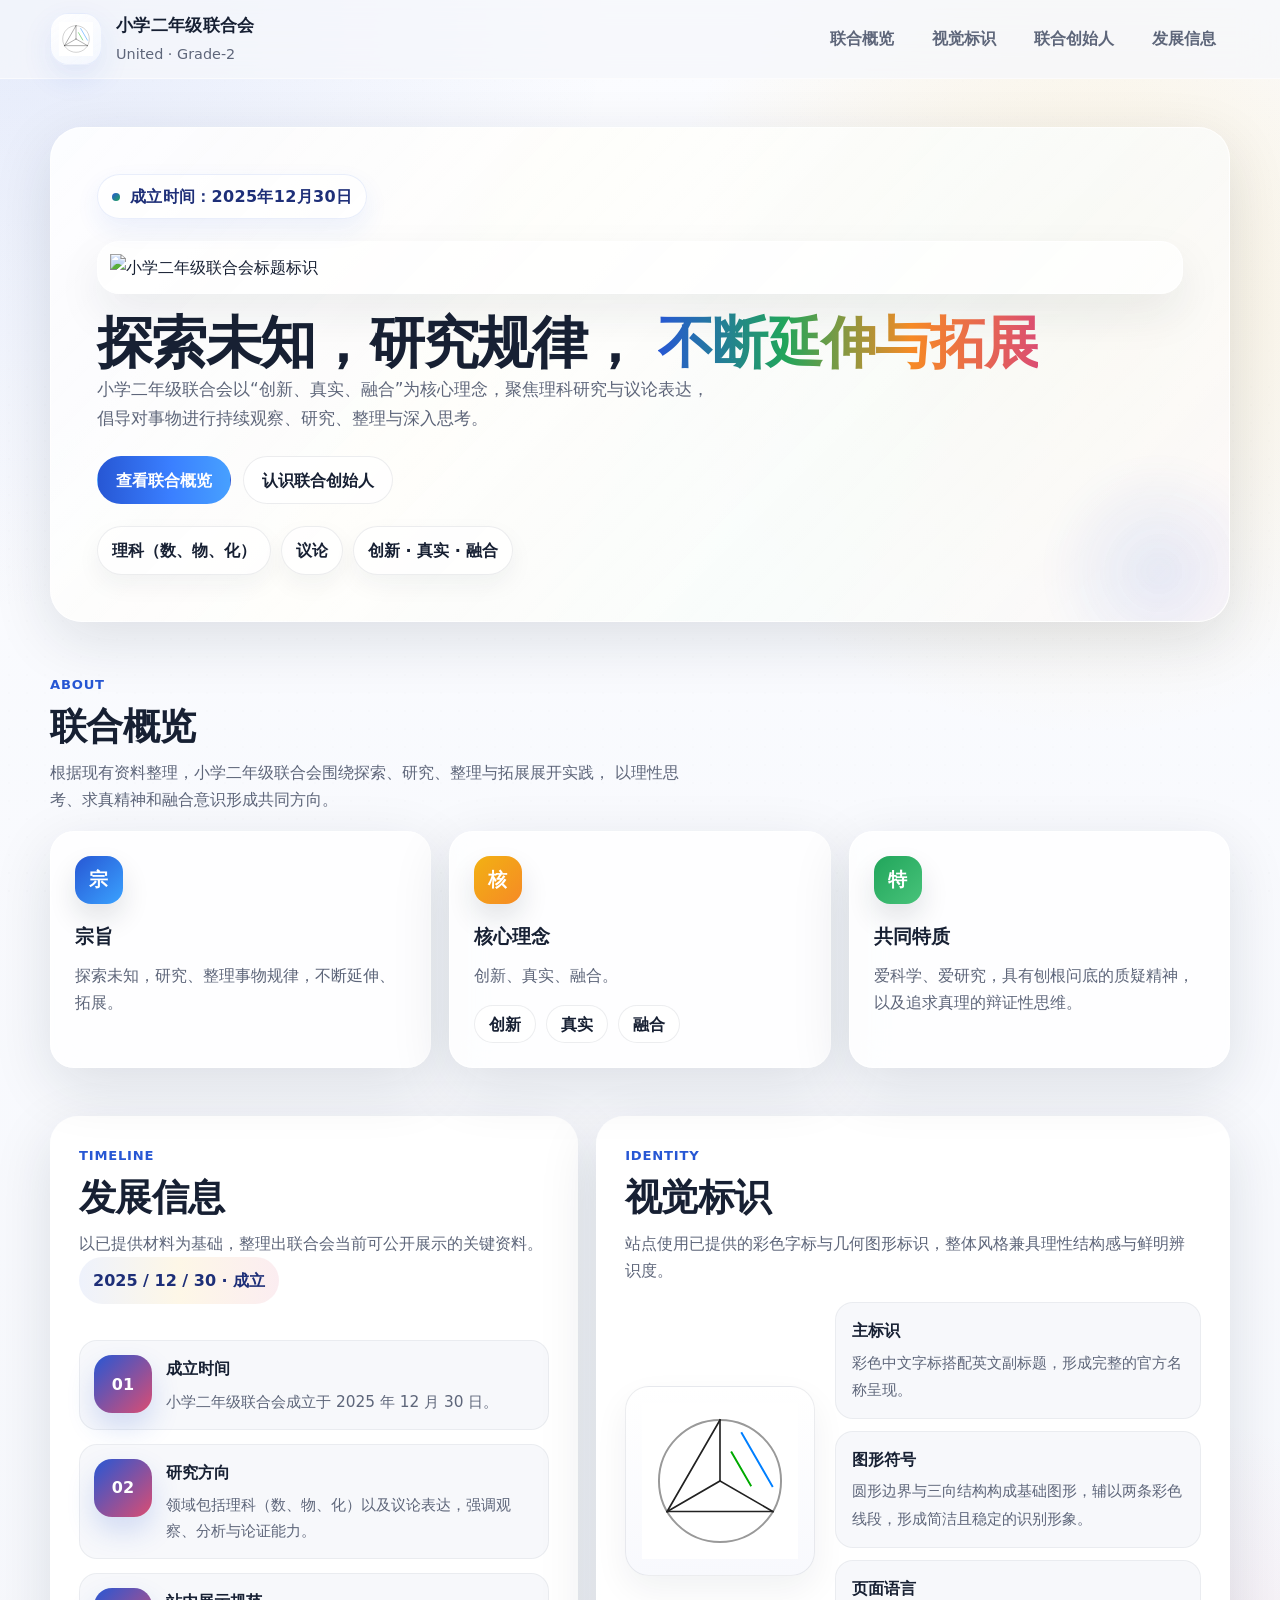
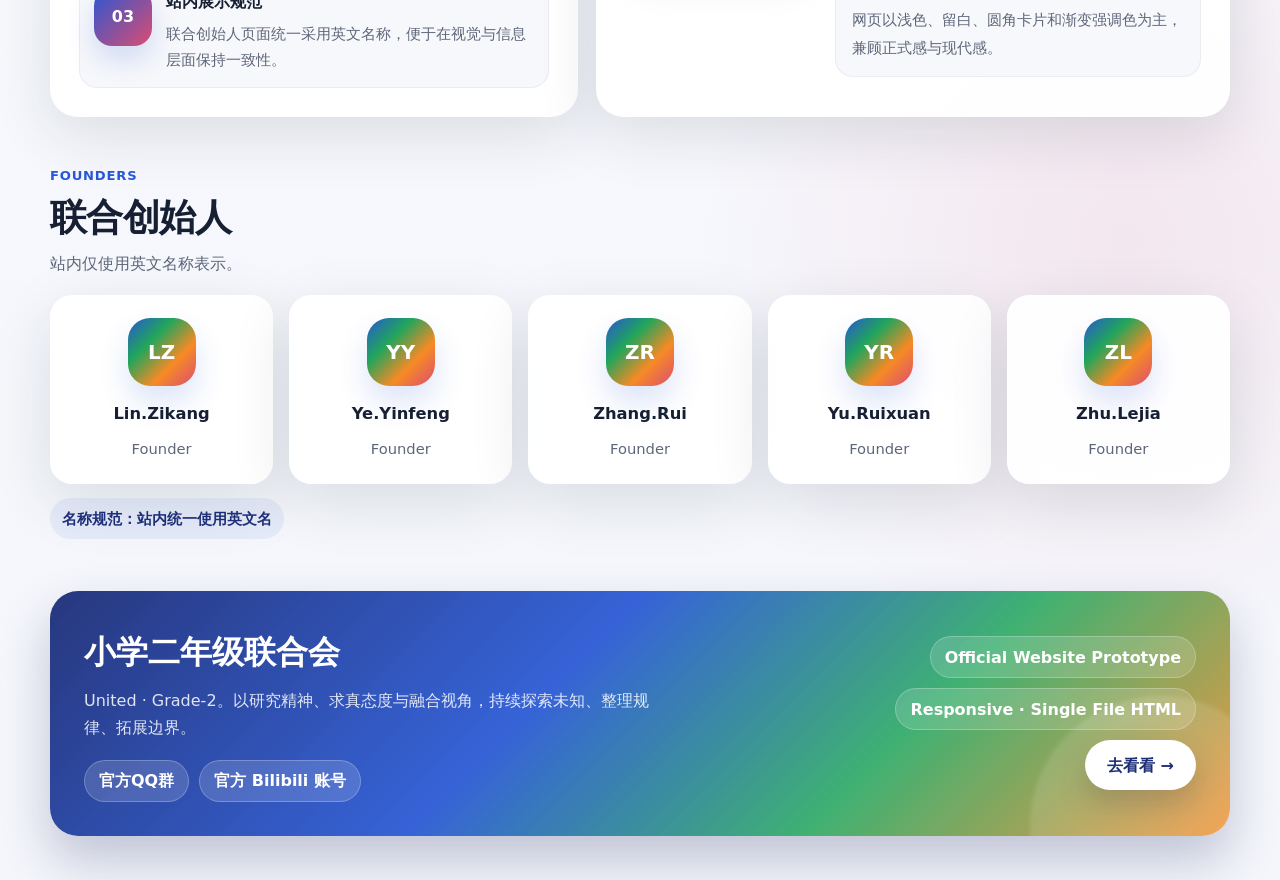
==== index.html @ e5443dc2 "Add files via upload" ====
﻿<!DOCTYPE html>
<html lang="zh-CN">
<head>
  <meta charset="UTF-8" />
  <meta http-equiv="Content-Type" content="text/html; charset=UTF-8" />
  <meta name="viewport" content="width=device-width, initial-scale=1.0" />
  <title>小学二年级联合会 | United · Grade-2</title>
  <meta name="description" content="小学二年级联合会官网，展示宗旨、核心理念、共同特质、联合创始人与视觉标识。" />
  <link
    rel="icon"
    href="logo.svg"
    type="image/svg+xml"
  />
  <link rel="shortcut icon" href="logo.svg" type="image/svg+xml" />
  <style>
    :root {
      --bg: #f6f7fb;
      --panel: rgba(255,255,255,.78);
      --panel-strong: rgba(255,255,255,.94);
      --text: #172033;
      --muted: #5e667a;
      --shadow: 0 18px 60px rgba(20, 32, 51, .12);
      --radius: 24px;
      --max: 1180px;
      --blue: #2757d4;
      --navy: #1e2f78;
      --green: #21a55b;
      --orange: #f68a25;
      --pink: #db4d72;
      --gold: #f2b113;
    }

    * { box-sizing: border-box; }
    html { scroll-behavior: smooth; }

    body {
      margin: 0;
      color: var(--text);
      font: 16px/1.7 "PingFang SC", "Microsoft YaHei", "Noto Sans SC", system-ui, -apple-system, BlinkMacSystemFont, "Segoe UI", sans-serif;
      background:
        radial-gradient(circle at top left, rgba(39, 87, 212, .10), transparent 22%),
        radial-gradient(circle at 85% 12%, rgba(242, 177, 19, .14), transparent 18%),
        radial-gradient(circle at 88% 74%, rgba(219, 77, 114, .10), transparent 20%),
        linear-gradient(180deg, #fbfcff 0%, #f4f6fb 100%);
      min-height: 100vh;
      overflow-x: hidden;
    }

    body::before {
      content: "";
      position: fixed;
      inset: 0;
      pointer-events: none;
      background-image: radial-gradient(rgba(23, 32, 51, .045) 1px, transparent 1px);
      background-size: 18px 18px;
      mask-image: linear-gradient(180deg, rgba(0,0,0,.2), rgba(0,0,0,.7));
      opacity: .4;
    }

    a { color: inherit; text-decoration: none; }
    img { display: block; max-width: 100%; }
    svg { display: block; width: 100%; height: auto; }

    .container {
      width: min(calc(100% - 32px), var(--max));
      margin: 0 auto;
    }

    .site-header {
      position: sticky;
      top: 0;
      z-index: 30;
      backdrop-filter: blur(18px);
      background: rgba(246,247,251,.72);
      border-bottom: 1px solid rgba(255,255,255,.55);
    }

    .nav {
      display: flex;
      align-items: center;
      justify-content: space-between;
      gap: 20px;
      min-height: 78px;
      position: relative;
    }

    .brand {
      display: inline-flex;
      align-items: center;
      gap: 14px;
      min-width: 0;
    }

    .brand-mark {
      width: 52px;
      height: 52px;
      flex: none;
      border-radius: 18px;
      display: grid;
      place-items: center;
      background: linear-gradient(145deg, rgba(255,255,255,.95), rgba(244,247,255,.78));
      box-shadow: 0 12px 30px rgba(39, 87, 212, .10);
      border: 1px solid rgba(39, 87, 212, .08);
      padding: 8px;
      overflow: hidden;
    }

    .brand-text { min-width: 0; }

    .brand-title {
      font-weight: 800;
      font-size: 1.05rem;
      letter-spacing: .02em;
      white-space: nowrap;
      overflow: hidden;
      text-overflow: ellipsis;
      display: block;
    }

    .brand-subtitle {
      color: var(--muted);
      font-size: .9rem;
      margin-top: 2px;
      white-space: nowrap;
      overflow: hidden;
      text-overflow: ellipsis;
      display: block;
    }

    .nav-links {
      display: flex;
      align-items: center;
      gap: 10px;
      flex-wrap: wrap;
      justify-content: flex-end;
    }

    .nav-links a {
      color: var(--muted);
      font-weight: 600;
      padding: 10px 14px;
      border-radius: 999px;
      transition: .22s ease;
    }

    .nav-links a:hover {
      color: var(--text);
      background: rgba(255,255,255,.9);
      box-shadow: 0 8px 20px rgba(20,32,51,.07);
    }

    .menu-button {
      display: none;
      border: 0;
      background: var(--panel-strong);
      box-shadow: var(--shadow);
      width: 46px;
      height: 46px;
      border-radius: 14px;
      cursor: pointer;
      color: var(--text);
      font-size: 1.1rem;
    }

    .hero { padding: 48px 0 28px; }

    .hero-card {
      position: relative;
      overflow: hidden;
      border-radius: 32px;
      background:
        linear-gradient(135deg, rgba(255,255,255,.92), rgba(255,255,255,.72)),
        linear-gradient(120deg, rgba(39,87,212,.10), rgba(242,177,19,.10) 35%, rgba(33,165,91,.10) 68%, rgba(219,77,114,.10));
      border: 1px solid rgba(255,255,255,.8);
      box-shadow: var(--shadow);
      padding: clamp(24px, 4vw, 46px);
    }

    .hero-card::after {
      content: "";
      position: absolute;
      inset: auto -60px -80px auto;
      width: 260px;
      height: 260px;
      background: radial-gradient(circle, rgba(39,87,212,.10), transparent 62%);
      filter: blur(8px);
      pointer-events: none;
    }

    .hero-layout {
      display: grid;
      grid-template-columns: 1fr;
      gap: clamp(24px, 3vw, 38px);
      align-items: center;
    }

    .eyebrow {
      display: inline-flex;
      align-items: center;
      gap: 10px;
      padding: 8px 14px;
      border-radius: 999px;
      background: rgba(255,255,255,.7);
      border: 1px solid rgba(39,87,212,.10);
      color: var(--navy);
      font-weight: 700;
      letter-spacing: .02em;
      box-shadow: 0 10px 25px rgba(39,87,212,.08);
    }

    .eyebrow .dot {
      width: 8px;
      height: 8px;
      border-radius: 50%;
      background: linear-gradient(135deg, var(--blue), var(--green));
    }

    .hero-wordmark {
      margin: 22px 0 18px;
      border-radius: 22px;
      padding: 12px;
      background: rgba(255,255,255,.72);
      border: 1px solid rgba(255,255,255,.9);
      box-shadow: 0 20px 45px rgba(20,32,51,.08);
    }

    .hero-title {
      margin: 0;
      font-size: clamp(2rem, 4.6vw, 3.5rem);
      line-height: 1.12;
      letter-spacing: -.03em;
    }

    .hero-title .accent {
      background: linear-gradient(90deg, var(--blue), var(--green), var(--orange), var(--pink));
      -webkit-background-clip: text;
      background-clip: text;
      color: transparent;
    }

    .hero-desc {
      font-size: 1.05rem;
      color: var(--muted);
      max-width: 58ch;
      margin: 0 0 24px;
    }

    .hero-actions {
      display: flex;
      flex-wrap: wrap;
      gap: 12px;
      margin-bottom: 22px;
    }

    .btn {
      display: inline-flex;
      align-items: center;
      justify-content: center;
      gap: 10px;
      min-height: 48px;
      padding: 0 18px;
      border-radius: 999px;
      font-weight: 700;
      transition: transform .18s ease, box-shadow .22s ease, background .22s ease;
      border: 1px solid transparent;
    }

    .btn:hover {
      transform: translateY(-1px);
      box-shadow: 0 12px 26px rgba(20,32,51,.12);
    }

    .btn-primary {
      color: white;
      background: linear-gradient(90deg, var(--blue), #3a7fff 55%, #47a0ff);
    }

    .btn-secondary {
      color: var(--text);
      background: rgba(255,255,255,.82);
      border-color: rgba(20,32,51,.08);
    }

    .hero-tags {
      display: flex;
      flex-wrap: wrap;
      gap: 10px;
    }

    .tag {
      display: inline-flex;
      align-items: center;
      gap: 8px;
      padding: 10px 14px;
      border-radius: 999px;
      background: rgba(255,255,255,.76);
      border: 1px solid rgba(20,32,51,.08);
      color: var(--text);
      font-weight: 600;
      box-shadow: 0 10px 24px rgba(20,32,51,.05);
    }

    .hero-side { position: relative; }

    .showcase {
      position: relative;
      border-radius: 28px;
      background: linear-gradient(180deg, rgba(255,255,255,.95), rgba(255,255,255,.78));
      border: 1px solid rgba(255,255,255,.9);
      padding: clamp(18px, 3vw, 28px);
      box-shadow: 0 24px 50px rgba(20,32,51,.10);
      overflow: hidden;
    }

    .showcase::before {
      content: "";
      position: absolute;
      inset: -30% auto auto -8%;
      width: 220px;
      height: 220px;
      background: radial-gradient(circle, rgba(242,177,19,.16), transparent 70%);
      pointer-events: none;
    }

    .showcase-grid {
      position: relative;
      display: grid;
      grid-template-columns: minmax(110px, 168px) 1fr;
      gap: 20px;
      align-items: center;
    }

    .icon-panel {
      aspect-ratio: 1;
      background: linear-gradient(180deg, #ffffff, #f8f9fd);
      border-radius: 24px;
      border: 1px solid rgba(20,32,51,.08);
      box-shadow: inset 0 1px 0 rgba(255,255,255,.8), 0 16px 40px rgba(20,32,51,.06);
      display: grid;
      place-items: center;
      padding: 14px;
      overflow: hidden;
    }

    .showcase-copy {
      display: grid;
      gap: 14px;
    }

    .showcase-title {
      margin: 0;
      font-size: clamp(1.2rem, 3vw, 1.7rem);
      line-height: 1.25;
    }

    .mini-card {
      background: rgba(246,247,251,.8);
      border-radius: 18px;
      border: 1px solid rgba(20,32,51,.06);
      padding: 14px 16px;
    }

    .mini-card strong {
      display: block;
      margin-bottom: 6px;
      font-size: .96rem;
    }

    .mini-card p {
      margin: 0;
      color: var(--muted);
      font-size: .95rem;
    }

    .section { padding: 24px 0; }

    .section-head { margin-bottom: 18px; }

    .section-kicker {
      color: var(--blue);
      font-weight: 800;
      letter-spacing: .06em;
      text-transform: uppercase;
      font-size: .82rem;
      margin-bottom: 8px;
    }

    .section-title {
      margin: 0;
      font-size: clamp(1.6rem, 3vw, 2.3rem);
      line-height: 1.2;
      letter-spacing: -.02em;
    }

    .section-subtitle {
      margin: 10px 0 0;
      max-width: 62ch;
      color: var(--muted);
    }

    .info-grid {
      display: grid;
      grid-template-columns: repeat(12, 1fr);
      gap: 18px;
    }

    .card {
      grid-column: span 4;
      border-radius: var(--radius);
      background: var(--panel);
      border: 1px solid rgba(255,255,255,.82);
      box-shadow: var(--shadow);
      padding: 24px;
      backdrop-filter: blur(16px);
    }

    .card-icon {
      width: 48px;
      height: 48px;
      border-radius: 16px;
      display: inline-grid;
      place-items: center;
      margin-bottom: 16px;
      color: white;
      font-size: 1.2rem;
      font-weight: 800;
      box-shadow: 0 14px 28px rgba(20,32,51,.12);
    }

    .icon-purpose { background: linear-gradient(135deg, var(--blue), #3aa2ff); }
    .icon-core { background: linear-gradient(135deg, var(--gold), var(--orange)); }
    .icon-traits { background: linear-gradient(135deg, var(--green), #48c37a); }

    .card h3 {
      margin: 0 0 10px;
      font-size: 1.18rem;
    }

    .card p {
      margin: 0;
      color: var(--muted);
    }

    .pill-row {
      display: flex;
      flex-wrap: wrap;
      gap: 10px;
      margin-top: 16px;
    }

    .pill {
      display: inline-flex;
      align-items: center;
      justify-content: center;
      min-height: 38px;
      padding: 0 14px;
      border-radius: 999px;
      background: rgba(255,255,255,.74);
      border: 1px solid rgba(20,32,51,.08);
      font-weight: 700;
      color: var(--text);
    }

    .timeline {
      display: grid;
      grid-template-columns: 1fr 1.2fr;
      gap: 18px;
      align-items: stretch;
    }

    .timeline-card, .logo-card {
      border-radius: 28px;
      background: var(--panel-strong);
      border: 1px solid rgba(255,255,255,.92);
      box-shadow: var(--shadow);
      padding: clamp(22px, 3vw, 28px);
    }

    .date-chip {
      display: inline-flex;
      align-items: center;
      gap: 10px;
      padding: 10px 14px;
      border-radius: 999px;
      background: linear-gradient(90deg, rgba(39,87,212,.08), rgba(242,177,19,.10), rgba(219,77,114,.10));
      color: var(--navy);
      font-weight: 800;
      margin-bottom: 18px;
    }

    .timeline-list {
      display: grid;
      gap: 14px;
      margin-top: 18px;
    }

    .timeline-item {
      display: grid;
      grid-template-columns: 58px 1fr;
      gap: 14px;
      align-items: start;
      padding: 14px;
      border-radius: 18px;
      background: rgba(246,247,251,.85);
      border: 1px solid rgba(20,32,51,.06);
    }

    .timeline-no {
      display: inline-grid;
      place-items: center;
      width: 58px;
      height: 58px;
      border-radius: 18px;
      color: white;
      font-weight: 900;
      background: linear-gradient(135deg, var(--blue), var(--pink));
      box-shadow: 0 14px 28px rgba(39,87,212,.18);
    }

    .timeline-item h4 {
      margin: 0 0 6px;
      font-size: 1rem;
    }

    .timeline-item p {
      margin: 0;
      color: var(--muted);
      font-size: .96rem;
    }

    .logo-layout {
      display: grid;
      grid-template-columns: minmax(110px, 190px) 1fr;
      gap: 20px;
      align-items: center;
    }

    .logo-frame {
      aspect-ratio: 1;
      border-radius: 24px;
      background: linear-gradient(180deg, #ffffff, #f8f9fd);
      display: grid;
      place-items: center;
      padding: 16px;
      border: 1px solid rgba(20,32,51,.08);
      box-shadow: inset 0 1px 0 rgba(255,255,255,.85), 0 14px 34px rgba(20,32,51,.06);
      overflow: hidden;
    }

    .logo-points {
      display: grid;
      gap: 12px;
      margin-top: 18px;
    }

    .logo-point {
      padding: 14px 16px;
      border-radius: 18px;
      background: rgba(246,247,251,.85);
      border: 1px solid rgba(20,32,51,.06);
    }

    .logo-point strong {
      display: block;
      margin-bottom: 4px;
    }

    .logo-point span {
      color: var(--muted);
      font-size: .95rem;
    }

    .founders-grid {
      display: grid;
      grid-template-columns: repeat(5, minmax(0, 1fr));
      gap: 16px;
    }

    .founder {
      border-radius: 22px;
      background: var(--panel-strong);
      border: 1px solid rgba(255,255,255,.95);
      box-shadow: var(--shadow);
      padding: 22px 18px;
      text-align: center;
      transition: transform .18s ease, box-shadow .22s ease;
    }

    .founder:hover {
      transform: translateY(-3px);
      box-shadow: 0 24px 44px rgba(20,32,51,.14);
    }

    .founder-avatar {
      width: 68px;
      height: 68px;
      border-radius: 22px;
      margin: 0 auto 14px;
      display: grid;
      place-items: center;
      font-weight: 900;
      color: white;
      font-size: 1.25rem;
      background: linear-gradient(135deg, var(--blue), var(--green), var(--orange), var(--pink));
      box-shadow: 0 16px 30px rgba(39,87,212,.16);
    }

    .founder-name {
      margin: 0;
      font-size: 1.02rem;
      font-weight: 800;
      word-break: break-word;
    }

    .founder-note {
      margin: 8px 0 0;
      color: var(--muted);
      font-size: .92rem;
    }

    .notice {
      display: inline-flex;
      align-items: center;
      gap: 8px;
      margin-top: 14px;
      padding: 8px 12px;
      border-radius: 999px;
      background: rgba(39,87,212,.08);
      color: var(--navy);
      font-weight: 700;
      font-size: .92rem;
    }

    .footer { padding: 28px 0 44px; }

    .footer-card {
      border-radius: 28px;
      background:
        linear-gradient(135deg, rgba(30,47,120,.96), rgba(39,87,212,.93) 42%, rgba(33,165,91,.86) 70%, rgba(242,138,37,.88));
      color: white;
      box-shadow: 0 24px 50px rgba(24, 35, 91, .24);
      padding: clamp(24px, 4vw, 34px);
      position: relative;
      overflow: hidden;
    }

    .footer-card::after {
      content: "";
      position: absolute;
      inset: auto -60px -120px auto;
      width: 260px;
      height: 260px;
      border-radius: 50%;
      background: rgba(255,255,255,.12);
      filter: blur(2px);
      pointer-events: none;
    }

    .footer-layout {
      position: relative;
      z-index: 1;
      display: grid;
      grid-template-columns: 1.2fr .8fr;
      gap: 20px;
      align-items: center;
    }

    .footer h3 {
      margin: 0 0 8px;
      font-size: clamp(1.4rem, 3vw, 2rem);
    }

    .footer p {
      margin: 0;
      color: rgba(255,255,255,.86);
      max-width: 56ch;
    }

    .footer-meta {
      display: grid;
      gap: 10px;
      justify-items: end;
      text-align: right;
    }

    .footer-badge {
      display: inline-flex;
      align-items: center;
      justify-content: center;
      min-height: 42px;
      padding: 0 14px;
      border-radius: 999px;
      background: rgba(255,255,255,.15);
      border: 1px solid rgba(255,255,255,.24);
      font-weight: 700;
    }


    .official-links {
      display: flex;
      flex-wrap: wrap;
      gap: 10px;
      margin-top: 18px;
    }

    .official-link {
      display: inline-flex;
      align-items: center;
      min-height: 42px;
      padding: 0 14px;
      border-radius: 999px;
      background: rgba(255,255,255,.15);
      border: 1px solid rgba(255,255,255,.24);
      font-weight: 700;
      transition: transform .18s ease, background .2s ease;
    }

    .official-link:hover {
      transform: translateY(-1px);
      background: rgba(255,255,255,.22);
    }

    .footer-visit {
      display: inline-flex;
      align-items: center;
      justify-content: center;
      min-height: 50px;
      padding: 0 22px;
      border-radius: 999px;
      color: var(--navy);
      background: white;
      font-weight: 900;
      box-shadow: 0 14px 30px rgba(13, 24, 73, .18);
      transition: transform .18s ease, box-shadow .2s ease;
    }

    .footer-visit:hover {
      transform: translateY(-2px);
      box-shadow: 0 18px 36px rgba(13, 24, 73, .24);
    }

    @media (max-width: 1080px) {
      .hero-layout, .timeline, .footer-layout { grid-template-columns: 1fr; }
      .founders-grid { grid-template-columns: repeat(3, minmax(0, 1fr)); }
      .card { grid-column: span 6; }
    }

    @media (max-width: 820px) {
      .nav { min-height: 72px; }
      .menu-button {
        display: inline-grid;
        place-items: center;
      }

      .nav-links {
        position: absolute;
        left: 16px;
        right: 16px;
        top: calc(100% + 10px);
        display: none;
        flex-direction: column;
        align-items: stretch;
        gap: 6px;
        padding: 10px;
        border-radius: 20px;
        background: rgba(255,255,255,.94);
        border: 1px solid rgba(255,255,255,.98);
        box-shadow: 0 20px 45px rgba(20,32,51,.12);
      }

      .nav-links.open { display: flex; }
      .nav-links a {
        padding: 12px 14px;
        border-radius: 14px;
      }

      .showcase-grid, .logo-layout { grid-template-columns: 1fr; }
      .card { grid-column: span 12; }
      .founders-grid { grid-template-columns: repeat(2, minmax(0, 1fr)); }
      .footer-meta {
        justify-items: start;
        text-align: left;
      }
    }

    @media (max-width: 560px) {
      .container { width: min(calc(100% - 20px), var(--max)); }
      .hero { padding-top: 26px; }
      .hero-card, .timeline-card, .logo-card, .footer-card { border-radius: 24px; }
      .founders-grid { grid-template-columns: 1fr; }
      .timeline-item { grid-template-columns: 50px 1fr; }
      .timeline-no {
        width: 50px;
        height: 50px;
        border-radius: 15px;
      }
      .brand-title { font-size: .98rem; }
      .brand-subtitle { font-size: .82rem; }
    }
  </style>
</head>
<body>
  <header class="site-header">
    <div class="container nav">
      <a class="brand" href="#top" aria-label="小学二年级联合会首页">
        <span class="brand-mark" aria-hidden="true"><img src="logo.svg" alt="小学二年级联合会左上角标志" style="width:100%;height:100%;object-fit:contain;" /></span>
        <span class="brand-text">
          <span class="brand-title">小学二年级联合会</span>
          <span class="brand-subtitle">United · Grade-2</span>
        </span>
      </a>

      <button class="menu-button" id="menuButton" aria-label="打开导航菜单" aria-expanded="false">☰</button>

      <nav class="nav-links" id="navLinks" aria-label="主导航">
        <a href="#about">联合概览</a>
        <a href="#vision">视觉标识</a>
        <a href="#founders">联合创始人</a>
        <a href="#timeline">发展信息</a>
      </nav>
    </div>
  </header>

  <main id="top">
    <section class="hero">
      <div class="container">
        <div class="hero-card">
          <div class="hero-layout">
            <div>
              <div class="eyebrow">
                <span class="dot"></span>
                成立时间：2025年12月30日
              </div>

              <div class="hero-wordmark">
                <img src="https://i.imgs.ovh/2026/06/21/1cd907bf4c68be34bca7f75690bd1757.png" alt="小学二年级联合会标题标识" />
              </div>

              <h1 class="hero-title">
                探索未知，研究规律，
                <span class="accent">不断延伸与拓展</span>
              </h1>
              <p class="hero-desc">
                小学二年级联合会以“创新、真实、融合”为核心理念，聚焦理科研究与议论表达，
                倡导对事物进行持续观察、研究、整理与深入思考。
              </p>

              <div class="hero-actions">
                <a class="btn btn-primary" href="#about">查看联合概览</a>
                <a class="btn btn-secondary" href="#founders">认识联合创始人</a>
              </div>

              <div class="hero-tags">
                <span class="tag">理科（数、物、化）</span>
                <span class="tag">议论</span>
                <span class="tag">创新 · 真实 · 融合</span>
              </div>
            </div>
          </div>
        </div>
      </div>
    </section>

    <section class="section" id="about">
      <div class="container">
        <div class="section-head">
          <div class="section-kicker">About</div>
          <h2 class="section-title">联合概览</h2>
          <p class="section-subtitle">
            根据现有资料整理，小学二年级联合会围绕探索、研究、整理与拓展展开实践，
            以理性思考、求真精神和融合意识形成共同方向。
          </p>
        </div>

        <div class="info-grid">
          <article class="card">
            <div class="card-icon icon-purpose">宗</div>
            <h3>宗旨</h3>
            <p>探索未知，研究、整理事物规律，不断延伸、拓展。</p>
          </article>

          <article class="card">
            <div class="card-icon icon-core">核</div>
            <h3>核心理念</h3>
            <p>创新、真实、融合。</p>
            <div class="pill-row">
              <span class="pill">创新</span>
              <span class="pill">真实</span>
              <span class="pill">融合</span>
            </div>
          </article>

          <article class="card">
            <div class="card-icon icon-traits">特</div>
            <h3>共同特质</h3>
            <p>爱科学、爱研究，具有刨根问底的质疑精神，以及追求真理的辩证性思维。</p>
          </article>
        </div>
      </div>
    </section>

    <section class="section" id="timeline">
      <div class="container">
        <div class="timeline">
          <article class="timeline-card">
            <div class="section-kicker">Timeline</div>
            <h2 class="section-title">发展信息</h2>
            <p class="section-subtitle">以已提供材料为基础，整理出联合会当前可公开展示的关键资料。</p>

            <div class="date-chip">2025 / 12 / 30 · 成立</div>

            <div class="timeline-list">
              <div class="timeline-item">
                <div class="timeline-no">01</div>
                <div>
                  <h4>成立时间</h4>
                  <p>小学二年级联合会成立于 2025 年 12 月 30 日。</p>
                </div>
              </div>
              <div class="timeline-item">
                <div class="timeline-no">02</div>
                <div>
                  <h4>研究方向</h4>
                  <p>领域包括理科（数、物、化）以及议论表达，强调观察、分析与论证能力。</p>
                </div>
              </div>
              <div class="timeline-item">
                <div class="timeline-no">03</div>
                <div>
                  <h4>站内展示规范</h4>
                  <p>联合创始人页面统一采用英文名称，便于在视觉与信息层面保持一致性。</p>
                </div>
              </div>
            </div>
          </article>

          <article class="logo-card" id="vision">
            <div class="section-kicker">Identity</div>
            <h2 class="section-title">视觉标识</h2>
            <p class="section-subtitle">站点使用已提供的彩色字标与几何图形标识，整体风格兼具理性结构感与鲜明辨识度。</p>

            <div class="logo-layout">
              <div class="logo-frame" aria-hidden="true"><img src="logo.svg" alt="小学二年级联合会 logo 设计讲解图" style="width:100%;height:100%;object-fit:contain;" /></div>
              <div>
                <div class="logo-points">
                  <div class="logo-point">
                    <strong>主标识</strong>
                    <span>彩色中文字标搭配英文副标题，形成完整的官方名称呈现。</span>
                  </div>
                  <div class="logo-point">
                    <strong>图形符号</strong>
                    <span>圆形边界与三向结构构成基础图形，辅以两条彩色线段，形成简洁且稳定的识别形象。</span>
                  </div>
                  <div class="logo-point">
                    <strong>页面语言</strong>
                    <span>网页以浅色、留白、圆角卡片和渐变强调色为主，兼顾正式感与现代感。</span>
                  </div>
                </div>
              </div>
            </div>
          </article>
        </div>
      </div>
    </section>

    <section class="section" id="founders">
      <div class="container">
        <div class="section-head">
          <div class="section-kicker">Founders</div>
          <h2 class="section-title">联合创始人</h2>
          <p class="section-subtitle">站内仅使用英文名称表示。</p>
        </div>

        <div class="founders-grid">
          <article class="founder">
            <div class="founder-avatar">LZ</div>
            <h3 class="founder-name">Lin.Zikang</h3>
            <p class="founder-note">Founder</p>
          </article>
          <article class="founder">
            <div class="founder-avatar">YY</div>
            <h3 class="founder-name">Ye.Yinfeng</h3>
            <p class="founder-note">Founder</p>
          </article>
          <article class="founder">
            <div class="founder-avatar">ZR</div>
            <h3 class="founder-name">Zhang.Rui</h3>
            <p class="founder-note">Founder</p>
          </article>
          <article class="founder">
            <div class="founder-avatar">YR</div>
            <h3 class="founder-name">Yu.Ruixuan</h3>
            <p class="founder-note">Founder</p>
          </article>
          <article class="founder">
            <div class="founder-avatar">ZL</div>
            <h3 class="founder-name">Zhu.Lejia</h3>
            <p class="founder-note">Founder</p>
          </article>
        </div>

        <div class="notice">名称规范：站内统一使用英文名</div>
      </div>
    </section>
  </main>

  <footer class="footer">
    <div class="container">
      <div class="footer-card">
        <div class="footer-layout">
          <div>
            <h3>小学二年级联合会</h3>
            <p>United · Grade-2。以研究精神、求真态度与融合视角，持续探索未知、整理规律、拓展边界。</p>
            <div class="official-links" aria-label="官方账号">
              <a class="official-link" href="https://qm.qq.com/q/WfIoCCzMoC" target="_blank" rel="noopener noreferrer">官方QQ群</a>
              <a class="official-link" href="https://b23.tv/ynNuErx" target="_blank" rel="noopener noreferrer">官方 Bilibili 账号</a>
            </div>
          </div>
          <div class="footer-meta">
            <div class="footer-badge">Official Website Prototype</div>
            <div class="footer-badge">Responsive · Single File HTML</div>
            <a class="footer-visit" href="./community.html?v=utf8-20260625-title-name-data-lazy" aria-label="进入小学二年级联合会内容中心">去看看 →</a>
          </div>
        </div>
      </div>
    </div>
  </footer>

  <script>
    const menuButton = document.getElementById('menuButton');
    const navLinks = document.getElementById('navLinks');

    menuButton.addEventListener('click', () => {
      const open = navLinks.classList.toggle('open');
      menuButton.setAttribute('aria-expanded', open ? 'true' : 'false');
    });

    navLinks.querySelectorAll('a').forEach(link => {
      link.addEventListener('click', () => {
        navLinks.classList.remove('open');
        menuButton.setAttribute('aria-expanded', 'false');
      });
    });
  </script>
<script defer src="https://static.cloudflareinsights.com/beacon.min.js/v8c78df7c7c0f484497ecbca7046644da1771523124516" integrity="sha512-8DS7rgIrAmghBFwoOTujcf6D9rXvH8xm8JQ1Ja01h9QX8EzXldiszufYa4IFfKdLUKTTrnSFXLDkUEOTrZQ8Qg==" data-cf-beacon='{"version":"2024.11.0","token":"7939e04a4baf43c8b86a560f74aac60e","server_timing":{"name":{"cfCacheStatus":true,"cfEdge":true,"cfExtPri":true,"cfL4":true,"cfOrigin":true,"cfSpeedBrain":true},"location_startswith":null}}' crossorigin="anonymous"></script>
<script defer src="https://static.cloudflareinsights.com/beacon.min.js/v8c78df7c7c0f484497ecbca7046644da1771523124516" integrity="sha512-8DS7rgIrAmghBFwoOTujcf6D9rXvH8xm8JQ1Ja01h9QX8EzXldiszufYa4IFfKdLUKTTrnSFXLDkUEOTrZQ8Qg==" data-cf-beacon='{"version":"2024.11.0","token":"7939e04a4baf43c8b86a560f74aac60e","server_timing":{"name":{"cfCacheStatus":true,"cfEdge":true,"cfExtPri":true,"cfL4":true,"cfOrigin":true,"cfSpeedBrain":true},"location_startswith":null}}' crossorigin="anonymous"></script>
<script defer src="https://static.cloudflareinsights.com/beacon.min.js/v8c78df7c7c0f484497ecbca7046644da1771523124516" integrity="sha512-8DS7rgIrAmghBFwoOTujcf6D9rXvH8xm8JQ1Ja01h9QX8EzXldiszufYa4IFfKdLUKTTrnSFXLDkUEOTrZQ8Qg==" data-cf-beacon='{"version":"2024.11.0","token":"7939e04a4baf43c8b86a560f74aac60e","server_timing":{"name":{"cfCacheStatus":true,"cfEdge":true,"cfExtPri":true,"cfL4":true,"cfOrigin":true,"cfSpeedBrain":true},"location_startswith":null}}' crossorigin="anonymous"></script>
</body>
</html>
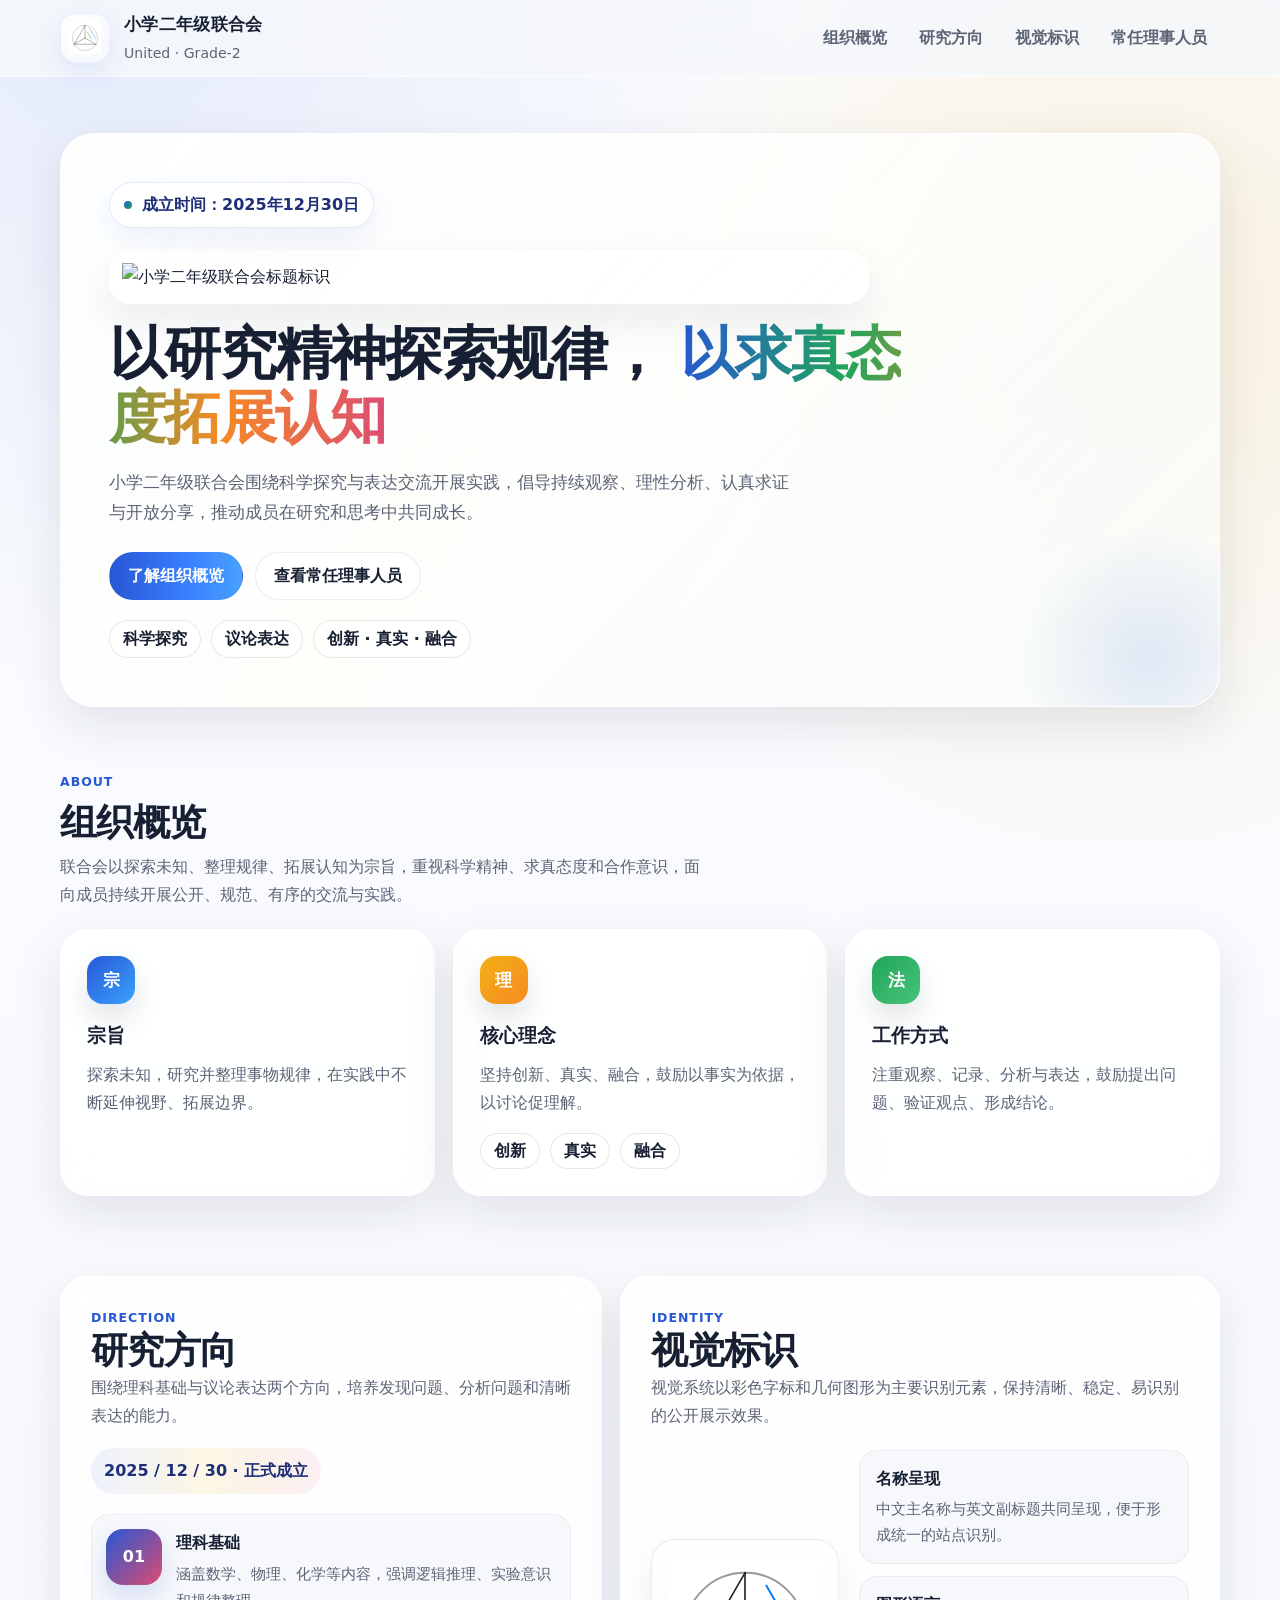
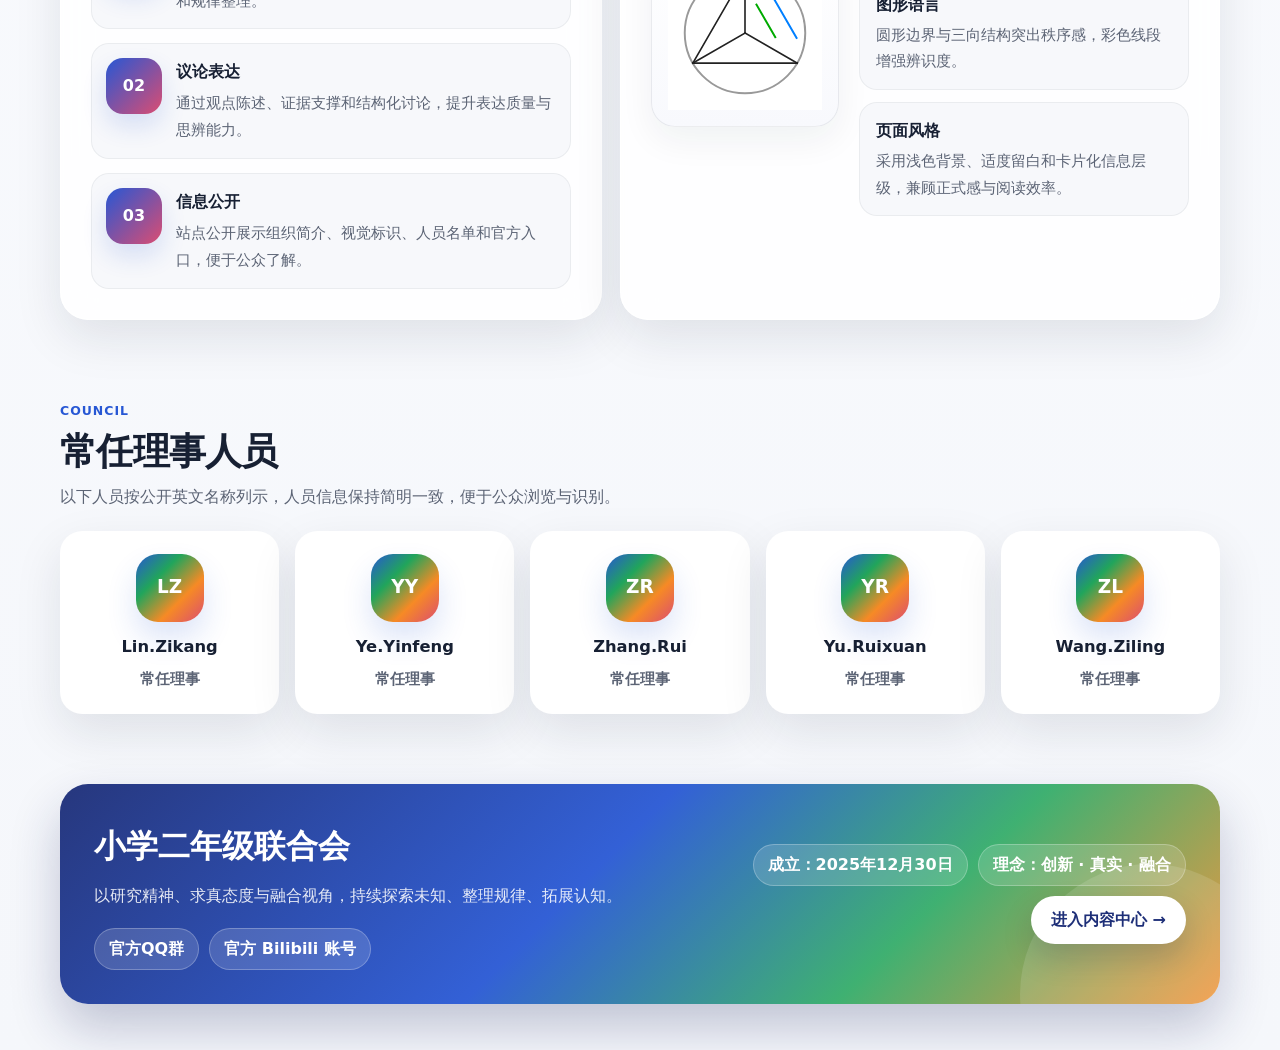
==== commit 96584729: "Add files via upload" ====
--- a/index.html
+++ b/index.html
@@ -1,889 +1,98 @@
-﻿<!DOCTYPE html>
+<!DOCTYPE html>
 <html lang="zh-CN">
 <head>
   <meta charset="UTF-8" />
   <meta http-equiv="Content-Type" content="text/html; charset=UTF-8" />
-  <meta name="viewport" content="width=device-width, initial-scale=1.0" />
-  <title>小学二年级联合会 | United · Grade-2</title>
-  <meta name="description" content="小学二年级联合会官网，展示宗旨、核心理念、共同特质、联合创始人与视觉标识。" />
-  <link
-    rel="icon"
-    href="logo.svg"
-    type="image/svg+xml"
-  />
+  <meta name="viewport" content="width=device-width, initial-scale=1, viewport-fit=cover" />
+  <title>小学二年级联合会 | 官方网站</title>
+  <meta name="description" content="小学二年级联合会官方网站，公开展示组织宗旨、核心理念、研究方向、视觉标识与常任理事人员信息。" />
+  <link rel="icon" href="logo.svg" type="image/svg+xml" />
   <link rel="shortcut icon" href="logo.svg" type="image/svg+xml" />
-  <style>
-    :root {
-      --bg: #f6f7fb;
-      --panel: rgba(255,255,255,.78);
-      --panel-strong: rgba(255,255,255,.94);
-      --text: #172033;
-      --muted: #5e667a;
-      --shadow: 0 18px 60px rgba(20, 32, 51, .12);
-      --radius: 24px;
-      --max: 1180px;
-      --blue: #2757d4;
-      --navy: #1e2f78;
-      --green: #21a55b;
-      --orange: #f68a25;
-      --pink: #db4d72;
-      --gold: #f2b113;
-    }
-
-    * { box-sizing: border-box; }
-    html { scroll-behavior: smooth; }
-
-    body {
-      margin: 0;
-      color: var(--text);
-      font: 16px/1.7 "PingFang SC", "Microsoft YaHei", "Noto Sans SC", system-ui, -apple-system, BlinkMacSystemFont, "Segoe UI", sans-serif;
-      background:
-        radial-gradient(circle at top left, rgba(39, 87, 212, .10), transparent 22%),
-        radial-gradient(circle at 85% 12%, rgba(242, 177, 19, .14), transparent 18%),
-        radial-gradient(circle at 88% 74%, rgba(219, 77, 114, .10), transparent 20%),
-        linear-gradient(180deg, #fbfcff 0%, #f4f6fb 100%);
-      min-height: 100vh;
-      overflow-x: hidden;
-    }
-
-    body::before {
-      content: "";
-      position: fixed;
-      inset: 0;
-      pointer-events: none;
-      background-image: radial-gradient(rgba(23, 32, 51, .045) 1px, transparent 1px);
-      background-size: 18px 18px;
-      mask-image: linear-gradient(180deg, rgba(0,0,0,.2), rgba(0,0,0,.7));
-      opacity: .4;
-    }
-
-    a { color: inherit; text-decoration: none; }
-    img { display: block; max-width: 100%; }
-    svg { display: block; width: 100%; height: auto; }
-
-    .container {
-      width: min(calc(100% - 32px), var(--max));
-      margin: 0 auto;
-    }
-
-    .site-header {
-      position: sticky;
-      top: 0;
-      z-index: 30;
-      backdrop-filter: blur(18px);
-      background: rgba(246,247,251,.72);
-      border-bottom: 1px solid rgba(255,255,255,.55);
-    }
-
-    .nav {
-      display: flex;
-      align-items: center;
-      justify-content: space-between;
-      gap: 20px;
-      min-height: 78px;
-      position: relative;
-    }
-
-    .brand {
-      display: inline-flex;
-      align-items: center;
-      gap: 14px;
-      min-width: 0;
-    }
-
-    .brand-mark {
-      width: 52px;
-      height: 52px;
-      flex: none;
-      border-radius: 18px;
-      display: grid;
-      place-items: center;
-      background: linear-gradient(145deg, rgba(255,255,255,.95), rgba(244,247,255,.78));
-      box-shadow: 0 12px 30px rgba(39, 87, 212, .10);
-      border: 1px solid rgba(39, 87, 212, .08);
-      padding: 8px;
-      overflow: hidden;
-    }
-
-    .brand-text { min-width: 0; }
-
-    .brand-title {
-      font-weight: 800;
-      font-size: 1.05rem;
-      letter-spacing: .02em;
-      white-space: nowrap;
-      overflow: hidden;
-      text-overflow: ellipsis;
-      display: block;
-    }
-
-    .brand-subtitle {
-      color: var(--muted);
-      font-size: .9rem;
-      margin-top: 2px;
-      white-space: nowrap;
-      overflow: hidden;
-      text-overflow: ellipsis;
-      display: block;
-    }
-
-    .nav-links {
-      display: flex;
-      align-items: center;
-      gap: 10px;
-      flex-wrap: wrap;
-      justify-content: flex-end;
-    }
-
-    .nav-links a {
-      color: var(--muted);
-      font-weight: 600;
-      padding: 10px 14px;
-      border-radius: 999px;
-      transition: .22s ease;
-    }
-
-    .nav-links a:hover {
-      color: var(--text);
-      background: rgba(255,255,255,.9);
-      box-shadow: 0 8px 20px rgba(20,32,51,.07);
-    }
-
-    .menu-button {
-      display: none;
-      border: 0;
-      background: var(--panel-strong);
-      box-shadow: var(--shadow);
-      width: 46px;
-      height: 46px;
-      border-radius: 14px;
-      cursor: pointer;
-      color: var(--text);
-      font-size: 1.1rem;
-    }
-
-    .hero { padding: 48px 0 28px; }
-
-    .hero-card {
-      position: relative;
-      overflow: hidden;
-      border-radius: 32px;
-      background:
-        linear-gradient(135deg, rgba(255,255,255,.92), rgba(255,255,255,.72)),
-        linear-gradient(120deg, rgba(39,87,212,.10), rgba(242,177,19,.10) 35%, rgba(33,165,91,.10) 68%, rgba(219,77,114,.10));
-      border: 1px solid rgba(255,255,255,.8);
-      box-shadow: var(--shadow);
-      padding: clamp(24px, 4vw, 46px);
-    }
-
-    .hero-card::after {
-      content: "";
-      position: absolute;
-      inset: auto -60px -80px auto;
-      width: 260px;
-      height: 260px;
-      background: radial-gradient(circle, rgba(39,87,212,.10), transparent 62%);
-      filter: blur(8px);
-      pointer-events: none;
-    }
-
-    .hero-layout {
-      display: grid;
-      grid-template-columns: 1fr;
-      gap: clamp(24px, 3vw, 38px);
-      align-items: center;
-    }
-
-    .eyebrow {
-      display: inline-flex;
-      align-items: center;
-      gap: 10px;
-      padding: 8px 14px;
-      border-radius: 999px;
-      background: rgba(255,255,255,.7);
-      border: 1px solid rgba(39,87,212,.10);
-      color: var(--navy);
-      font-weight: 700;
-      letter-spacing: .02em;
-      box-shadow: 0 10px 25px rgba(39,87,212,.08);
-    }
-
-    .eyebrow .dot {
-      width: 8px;
-      height: 8px;
-      border-radius: 50%;
-      background: linear-gradient(135deg, var(--blue), var(--green));
-    }
-
-    .hero-wordmark {
-      margin: 22px 0 18px;
-      border-radius: 22px;
-      padding: 12px;
-      background: rgba(255,255,255,.72);
-      border: 1px solid rgba(255,255,255,.9);
-      box-shadow: 0 20px 45px rgba(20,32,51,.08);
-    }
-
-    .hero-title {
-      margin: 0;
-      font-size: clamp(2rem, 4.6vw, 3.5rem);
-      line-height: 1.12;
-      letter-spacing: -.03em;
-    }
-
-    .hero-title .accent {
-      background: linear-gradient(90deg, var(--blue), var(--green), var(--orange), var(--pink));
-      -webkit-background-clip: text;
-      background-clip: text;
-      color: transparent;
-    }
-
-    .hero-desc {
-      font-size: 1.05rem;
-      color: var(--muted);
-      max-width: 58ch;
-      margin: 0 0 24px;
-    }
-
-    .hero-actions {
-      display: flex;
-      flex-wrap: wrap;
-      gap: 12px;
-      margin-bottom: 22px;
-    }
-
-    .btn {
-      display: inline-flex;
-      align-items: center;
-      justify-content: center;
-      gap: 10px;
-      min-height: 48px;
-      padding: 0 18px;
-      border-radius: 999px;
-      font-weight: 700;
-      transition: transform .18s ease, box-shadow .22s ease, background .22s ease;
-      border: 1px solid transparent;
-    }
-
-    .btn:hover {
-      transform: translateY(-1px);
-      box-shadow: 0 12px 26px rgba(20,32,51,.12);
-    }
-
-    .btn-primary {
-      color: white;
-      background: linear-gradient(90deg, var(--blue), #3a7fff 55%, #47a0ff);
-    }
-
-    .btn-secondary {
-      color: var(--text);
-      background: rgba(255,255,255,.82);
-      border-color: rgba(20,32,51,.08);
-    }
-
-    .hero-tags {
-      display: flex;
-      flex-wrap: wrap;
-      gap: 10px;
-    }
-
-    .tag {
-      display: inline-flex;
-      align-items: center;
-      gap: 8px;
-      padding: 10px 14px;
-      border-radius: 999px;
-      background: rgba(255,255,255,.76);
-      border: 1px solid rgba(20,32,51,.08);
-      color: var(--text);
-      font-weight: 600;
-      box-shadow: 0 10px 24px rgba(20,32,51,.05);
-    }
-
-    .hero-side { position: relative; }
-
-    .showcase {
-      position: relative;
-      border-radius: 28px;
-      background: linear-gradient(180deg, rgba(255,255,255,.95), rgba(255,255,255,.78));
-      border: 1px solid rgba(255,255,255,.9);
-      padding: clamp(18px, 3vw, 28px);
-      box-shadow: 0 24px 50px rgba(20,32,51,.10);
-      overflow: hidden;
-    }
-
-    .showcase::before {
-      content: "";
-      position: absolute;
-      inset: -30% auto auto -8%;
-      width: 220px;
-      height: 220px;
-      background: radial-gradient(circle, rgba(242,177,19,.16), transparent 70%);
-      pointer-events: none;
-    }
-
-    .showcase-grid {
-      position: relative;
-      display: grid;
-      grid-template-columns: minmax(110px, 168px) 1fr;
-      gap: 20px;
-      align-items: center;
-    }
-
-    .icon-panel {
-      aspect-ratio: 1;
-      background: linear-gradient(180deg, #ffffff, #f8f9fd);
-      border-radius: 24px;
-      border: 1px solid rgba(20,32,51,.08);
-      box-shadow: inset 0 1px 0 rgba(255,255,255,.8), 0 16px 40px rgba(20,32,51,.06);
-      display: grid;
-      place-items: center;
-      padding: 14px;
-      overflow: hidden;
-    }
-
-    .showcase-copy {
-      display: grid;
-      gap: 14px;
-    }
-
-    .showcase-title {
-      margin: 0;
-      font-size: clamp(1.2rem, 3vw, 1.7rem);
-      line-height: 1.25;
-    }
-
-    .mini-card {
-      background: rgba(246,247,251,.8);
-      border-radius: 18px;
-      border: 1px solid rgba(20,32,51,.06);
-      padding: 14px 16px;
-    }
-
-    .mini-card strong {
-      display: block;
-      margin-bottom: 6px;
-      font-size: .96rem;
-    }
-
-    .mini-card p {
-      margin: 0;
-      color: var(--muted);
-      font-size: .95rem;
-    }
-
-    .section { padding: 24px 0; }
-
-    .section-head { margin-bottom: 18px; }
-
-    .section-kicker {
-      color: var(--blue);
-      font-weight: 800;
-      letter-spacing: .06em;
-      text-transform: uppercase;
-      font-size: .82rem;
-      margin-bottom: 8px;
-    }
-
-    .section-title {
-      margin: 0;
-      font-size: clamp(1.6rem, 3vw, 2.3rem);
-      line-height: 1.2;
-      letter-spacing: -.02em;
-    }
-
-    .section-subtitle {
-      margin: 10px 0 0;
-      max-width: 62ch;
-      color: var(--muted);
-    }
-
-    .info-grid {
-      display: grid;
-      grid-template-columns: repeat(12, 1fr);
-      gap: 18px;
-    }
-
-    .card {
-      grid-column: span 4;
-      border-radius: var(--radius);
-      background: var(--panel);
-      border: 1px solid rgba(255,255,255,.82);
-      box-shadow: var(--shadow);
-      padding: 24px;
-      backdrop-filter: blur(16px);
-    }
-
-    .card-icon {
-      width: 48px;
-      height: 48px;
-      border-radius: 16px;
-      display: inline-grid;
-      place-items: center;
-      margin-bottom: 16px;
-      color: white;
-      font-size: 1.2rem;
-      font-weight: 800;
-      box-shadow: 0 14px 28px rgba(20,32,51,.12);
-    }
-
-    .icon-purpose { background: linear-gradient(135deg, var(--blue), #3aa2ff); }
-    .icon-core { background: linear-gradient(135deg, var(--gold), var(--orange)); }
-    .icon-traits { background: linear-gradient(135deg, var(--green), #48c37a); }
-
-    .card h3 {
-      margin: 0 0 10px;
-      font-size: 1.18rem;
-    }
-
-    .card p {
-      margin: 0;
-      color: var(--muted);
-    }
-
-    .pill-row {
-      display: flex;
-      flex-wrap: wrap;
-      gap: 10px;
-      margin-top: 16px;
-    }
-
-    .pill {
-      display: inline-flex;
-      align-items: center;
-      justify-content: center;
-      min-height: 38px;
-      padding: 0 14px;
-      border-radius: 999px;
-      background: rgba(255,255,255,.74);
-      border: 1px solid rgba(20,32,51,.08);
-      font-weight: 700;
-      color: var(--text);
-    }
-
-    .timeline {
-      display: grid;
-      grid-template-columns: 1fr 1.2fr;
-      gap: 18px;
-      align-items: stretch;
-    }
-
-    .timeline-card, .logo-card {
-      border-radius: 28px;
-      background: var(--panel-strong);
-      border: 1px solid rgba(255,255,255,.92);
-      box-shadow: var(--shadow);
-      padding: clamp(22px, 3vw, 28px);
-    }
-
-    .date-chip {
-      display: inline-flex;
-      align-items: center;
-      gap: 10px;
-      padding: 10px 14px;
-      border-radius: 999px;
-      background: linear-gradient(90deg, rgba(39,87,212,.08), rgba(242,177,19,.10), rgba(219,77,114,.10));
-      color: var(--navy);
-      font-weight: 800;
-      margin-bottom: 18px;
-    }
-
-    .timeline-list {
-      display: grid;
-      gap: 14px;
-      margin-top: 18px;
-    }
-
-    .timeline-item {
-      display: grid;
-      grid-template-columns: 58px 1fr;
-      gap: 14px;
-      align-items: start;
-      padding: 14px;
-      border-radius: 18px;
-      background: rgba(246,247,251,.85);
-      border: 1px solid rgba(20,32,51,.06);
-    }
-
-    .timeline-no {
-      display: inline-grid;
-      place-items: center;
-      width: 58px;
-      height: 58px;
-      border-radius: 18px;
-      color: white;
-      font-weight: 900;
-      background: linear-gradient(135deg, var(--blue), var(--pink));
-      box-shadow: 0 14px 28px rgba(39,87,212,.18);
-    }
-
-    .timeline-item h4 {
-      margin: 0 0 6px;
-      font-size: 1rem;
-    }
-
-    .timeline-item p {
-      margin: 0;
-      color: var(--muted);
-      font-size: .96rem;
-    }
-
-    .logo-layout {
-      display: grid;
-      grid-template-columns: minmax(110px, 190px) 1fr;
-      gap: 20px;
-      align-items: center;
-    }
-
-    .logo-frame {
-      aspect-ratio: 1;
-      border-radius: 24px;
-      background: linear-gradient(180deg, #ffffff, #f8f9fd);
-      display: grid;
-      place-items: center;
-      padding: 16px;
-      border: 1px solid rgba(20,32,51,.08);
-      box-shadow: inset 0 1px 0 rgba(255,255,255,.85), 0 14px 34px rgba(20,32,51,.06);
-      overflow: hidden;
-    }
-
-    .logo-points {
-      display: grid;
-      gap: 12px;
-      margin-top: 18px;
-    }
-
-    .logo-point {
-      padding: 14px 16px;
-      border-radius: 18px;
-      background: rgba(246,247,251,.85);
-      border: 1px solid rgba(20,32,51,.06);
-    }
-
-    .logo-point strong {
-      display: block;
-      margin-bottom: 4px;
-    }
-
-    .logo-point span {
-      color: var(--muted);
-      font-size: .95rem;
-    }
-
-    .founders-grid {
-      display: grid;
-      grid-template-columns: repeat(5, minmax(0, 1fr));
-      gap: 16px;
-    }
-
-    .founder {
-      border-radius: 22px;
-      background: var(--panel-strong);
-      border: 1px solid rgba(255,255,255,.95);
-      box-shadow: var(--shadow);
-      padding: 22px 18px;
-      text-align: center;
-      transition: transform .18s ease, box-shadow .22s ease;
-    }
-
-    .founder:hover {
-      transform: translateY(-3px);
-      box-shadow: 0 24px 44px rgba(20,32,51,.14);
-    }
-
-    .founder-avatar {
-      width: 68px;
-      height: 68px;
-      border-radius: 22px;
-      margin: 0 auto 14px;
-      display: grid;
-      place-items: center;
-      font-weight: 900;
-      color: white;
-      font-size: 1.25rem;
-      background: linear-gradient(135deg, var(--blue), var(--green), var(--orange), var(--pink));
-      box-shadow: 0 16px 30px rgba(39,87,212,.16);
-    }
-
-    .founder-name {
-      margin: 0;
-      font-size: 1.02rem;
-      font-weight: 800;
-      word-break: break-word;
-    }
-
-    .founder-note {
-      margin: 8px 0 0;
-      color: var(--muted);
-      font-size: .92rem;
-    }
-
-    .notice {
-      display: inline-flex;
-      align-items: center;
-      gap: 8px;
-      margin-top: 14px;
-      padding: 8px 12px;
-      border-radius: 999px;
-      background: rgba(39,87,212,.08);
-      color: var(--navy);
-      font-weight: 700;
-      font-size: .92rem;
-    }
-
-    .footer { padding: 28px 0 44px; }
-
-    .footer-card {
-      border-radius: 28px;
-      background:
-        linear-gradient(135deg, rgba(30,47,120,.96), rgba(39,87,212,.93) 42%, rgba(33,165,91,.86) 70%, rgba(242,138,37,.88));
-      color: white;
-      box-shadow: 0 24px 50px rgba(24, 35, 91, .24);
-      padding: clamp(24px, 4vw, 34px);
-      position: relative;
-      overflow: hidden;
-    }
-
-    .footer-card::after {
-      content: "";
-      position: absolute;
-      inset: auto -60px -120px auto;
-      width: 260px;
-      height: 260px;
-      border-radius: 50%;
-      background: rgba(255,255,255,.12);
-      filter: blur(2px);
-      pointer-events: none;
-    }
-
-    .footer-layout {
-      position: relative;
-      z-index: 1;
-      display: grid;
-      grid-template-columns: 1.2fr .8fr;
-      gap: 20px;
-      align-items: center;
-    }
-
-    .footer h3 {
-      margin: 0 0 8px;
-      font-size: clamp(1.4rem, 3vw, 2rem);
-    }
-
-    .footer p {
-      margin: 0;
-      color: rgba(255,255,255,.86);
-      max-width: 56ch;
-    }
-
-    .footer-meta {
-      display: grid;
-      gap: 10px;
-      justify-items: end;
-      text-align: right;
-    }
-
-    .footer-badge {
-      display: inline-flex;
-      align-items: center;
-      justify-content: center;
-      min-height: 42px;
-      padding: 0 14px;
-      border-radius: 999px;
-      background: rgba(255,255,255,.15);
-      border: 1px solid rgba(255,255,255,.24);
-      font-weight: 700;
-    }
-
-
-    .official-links {
-      display: flex;
-      flex-wrap: wrap;
-      gap: 10px;
-      margin-top: 18px;
-    }
-
-    .official-link {
-      display: inline-flex;
-      align-items: center;
-      min-height: 42px;
-      padding: 0 14px;
-      border-radius: 999px;
-      background: rgba(255,255,255,.15);
-      border: 1px solid rgba(255,255,255,.24);
-      font-weight: 700;
-      transition: transform .18s ease, background .2s ease;
-    }
-
-    .official-link:hover {
-      transform: translateY(-1px);
-      background: rgba(255,255,255,.22);
-    }
-
-    .footer-visit {
-      display: inline-flex;
-      align-items: center;
-      justify-content: center;
-      min-height: 50px;
-      padding: 0 22px;
-      border-radius: 999px;
-      color: var(--navy);
-      background: white;
-      font-weight: 900;
-      box-shadow: 0 14px 30px rgba(13, 24, 73, .18);
-      transition: transform .18s ease, box-shadow .2s ease;
-    }
-
-    .footer-visit:hover {
-      transform: translateY(-2px);
-      box-shadow: 0 18px 36px rgba(13, 24, 73, .24);
-    }
-
-    @media (max-width: 1080px) {
-      .hero-layout, .timeline, .footer-layout { grid-template-columns: 1fr; }
-      .founders-grid { grid-template-columns: repeat(3, minmax(0, 1fr)); }
-      .card { grid-column: span 6; }
-    }
-
-    @media (max-width: 820px) {
-      .nav { min-height: 72px; }
-      .menu-button {
-        display: inline-grid;
-        place-items: center;
-      }
-
-      .nav-links {
-        position: absolute;
-        left: 16px;
-        right: 16px;
-        top: calc(100% + 10px);
-        display: none;
-        flex-direction: column;
-        align-items: stretch;
-        gap: 6px;
-        padding: 10px;
-        border-radius: 20px;
-        background: rgba(255,255,255,.94);
-        border: 1px solid rgba(255,255,255,.98);
-        box-shadow: 0 20px 45px rgba(20,32,51,.12);
-      }
-
-      .nav-links.open { display: flex; }
-      .nav-links a {
-        padding: 12px 14px;
-        border-radius: 14px;
-      }
-
-      .showcase-grid, .logo-layout { grid-template-columns: 1fr; }
-      .card { grid-column: span 12; }
-      .founders-grid { grid-template-columns: repeat(2, minmax(0, 1fr)); }
-      .footer-meta {
-        justify-items: start;
-        text-align: left;
-      }
-    }
-
-    @media (max-width: 560px) {
-      .container { width: min(calc(100% - 20px), var(--max)); }
-      .hero { padding-top: 26px; }
-      .hero-card, .timeline-card, .logo-card, .footer-card { border-radius: 24px; }
-      .founders-grid { grid-template-columns: 1fr; }
-      .timeline-item { grid-template-columns: 50px 1fr; }
-      .timeline-no {
-        width: 50px;
-        height: 50px;
-        border-radius: 15px;
-      }
-      .brand-title { font-size: .98rem; }
-      .brand-subtitle { font-size: .82rem; }
-    }
-  </style>
+  <link rel="stylesheet" href="styles.css" />
 </head>
 <body>
   <header class="site-header">
     <div class="container nav">
       <a class="brand" href="#top" aria-label="小学二年级联合会首页">
-        <span class="brand-mark" aria-hidden="true"><img src="logo.svg" alt="小学二年级联合会左上角标志" style="width:100%;height:100%;object-fit:contain;" /></span>
+        <span class="brand-mark" aria-hidden="true">
+          <img src="logo.svg" alt="" width="52" height="52" loading="eager" decoding="async" />
+        </span>
         <span class="brand-text">
           <span class="brand-title">小学二年级联合会</span>
           <span class="brand-subtitle">United · Grade-2</span>
         </span>
       </a>
 
-      <button class="menu-button" id="menuButton" aria-label="打开导航菜单" aria-expanded="false">☰</button>
+      <button class="menu-button" id="menuButton" aria-label="打开导航菜单" aria-controls="navLinks" aria-expanded="false">☰</button>
 
       <nav class="nav-links" id="navLinks" aria-label="主导航">
-        <a href="#about">联合概览</a>
+        <a href="#about">组织概览</a>
+        <a href="#direction">研究方向</a>
         <a href="#vision">视觉标识</a>
-        <a href="#founders">联合创始人</a>
-        <a href="#timeline">发展信息</a>
+        <a href="#council">常任理事人员</a>
       </nav>
     </div>
   </header>
 
   <main id="top">
-    <section class="hero">
+    <section class="hero" aria-labelledby="hero-title">
       <div class="container">
         <div class="hero-card">
-          <div class="hero-layout">
-            <div>
-              <div class="eyebrow">
-                <span class="dot"></span>
-                成立时间：2025年12月30日
-              </div>
-
-              <div class="hero-wordmark">
-                <img src="https://i.imgs.ovh/2026/06/21/1cd907bf4c68be34bca7f75690bd1757.png" alt="小学二年级联合会标题标识" />
-              </div>
-
-              <h1 class="hero-title">
-                探索未知，研究规律，
-                <span class="accent">不断延伸与拓展</span>
-              </h1>
-              <p class="hero-desc">
-                小学二年级联合会以“创新、真实、融合”为核心理念，聚焦理科研究与议论表达，
-                倡导对事物进行持续观察、研究、整理与深入思考。
-              </p>
-
-              <div class="hero-actions">
-                <a class="btn btn-primary" href="#about">查看联合概览</a>
-                <a class="btn btn-secondary" href="#founders">认识联合创始人</a>
-              </div>
-
-              <div class="hero-tags">
-                <span class="tag">理科（数、物、化）</span>
-                <span class="tag">议论</span>
-                <span class="tag">创新 · 真实 · 融合</span>
-              </div>
+          <div class="hero-content">
+            <div class="eyebrow">
+              <span class="dot" aria-hidden="true"></span>
+              成立时间：2025年12月30日
+            </div>
+
+            <div class="hero-wordmark">
+              <img src="https://i.imgs.ovh/2026/06/21/1cd907bf4c68be34bca7f75690bd1757.png" alt="小学二年级联合会标题标识" loading="eager" decoding="async" />
+            </div>
+
+            <h1 class="hero-title" id="hero-title">
+              以研究精神探索规律，
+              <span class="accent">以求真态度拓展认知</span>
+            </h1>
+            <p class="hero-desc">
+              小学二年级联合会围绕科学探究与表达交流开展实践，倡导持续观察、理性分析、认真求证与开放分享，推动成员在研究和思考中共同成长。
+            </p>
+
+            <div class="hero-actions" aria-label="页面快捷入口">
+              <a class="btn btn-primary" href="#about">了解组织概览</a>
+              <a class="btn btn-secondary" href="#council">查看常任理事人员</a>
+            </div>
+
+            <div class="hero-tags" aria-label="关键词">
+              <span class="tag">科学探究</span>
+              <span class="tag">议论表达</span>
+              <span class="tag">创新 · 真实 · 融合</span>
             </div>
           </div>
         </div>
       </div>
     </section>
 
-    <section class="section" id="about">
+    <section class="section" id="about" aria-labelledby="about-title">
       <div class="container">
         <div class="section-head">
           <div class="section-kicker">About</div>
-          <h2 class="section-title">联合概览</h2>
+          <h2 class="section-title" id="about-title">组织概览</h2>
           <p class="section-subtitle">
-            根据现有资料整理，小学二年级联合会围绕探索、研究、整理与拓展展开实践，
-            以理性思考、求真精神和融合意识形成共同方向。
+            联合会以探索未知、整理规律、拓展认知为宗旨，重视科学精神、求真态度和合作意识，面向成员持续开展公开、规范、有序的交流与实践。
           </p>
         </div>
 
-        <div class="info-grid">
+        <div class="grid-3">
           <article class="card">
-            <div class="card-icon icon-purpose">宗</div>
+            <div class="card-icon icon-purpose" aria-hidden="true">宗</div>
             <h3>宗旨</h3>
-            <p>探索未知，研究、整理事物规律，不断延伸、拓展。</p>
+            <p>探索未知，研究并整理事物规律，在实践中不断延伸视野、拓展边界。</p>
           </article>
 
           <article class="card">
-            <div class="card-icon icon-core">核</div>
+            <div class="card-icon icon-core" aria-hidden="true">理</div>
             <h3>核心理念</h3>
-            <p>创新、真实、融合。</p>
-            <div class="pill-row">
+            <p>坚持创新、真实、融合，鼓励以事实为依据，以讨论促理解。</p>
+            <div class="pill-row" aria-label="核心理念关键词">
               <span class="pill">创新</span>
               <span class="pill">真实</span>
               <span class="pill">融合</span>
@@ -891,115 +100,113 @@
           </article>
 
           <article class="card">
-            <div class="card-icon icon-traits">特</div>
-            <h3>共同特质</h3>
-            <p>爱科学、爱研究，具有刨根问底的质疑精神，以及追求真理的辩证性思维。</p>
-          </article>
-        </div>
-      </div>
-    </section>
-
-    <section class="section" id="timeline">
-      <div class="container">
-        <div class="timeline">
-          <article class="timeline-card">
-            <div class="section-kicker">Timeline</div>
-            <h2 class="section-title">发展信息</h2>
-            <p class="section-subtitle">以已提供材料为基础，整理出联合会当前可公开展示的关键资料。</p>
-
-            <div class="date-chip">2025 / 12 / 30 · 成立</div>
-
-            <div class="timeline-list">
-              <div class="timeline-item">
-                <div class="timeline-no">01</div>
+            <div class="card-icon icon-method" aria-hidden="true">法</div>
+            <h3>工作方式</h3>
+            <p>注重观察、记录、分析与表达，鼓励提出问题、验证观点、形成结论。</p>
+          </article>
+        </div>
+      </div>
+    </section>
+
+    <section class="section" id="direction" aria-labelledby="direction-title">
+      <div class="container">
+        <div class="feature-layout">
+          <article class="panel">
+            <div class="section-kicker">Direction</div>
+            <h2 class="section-title" id="direction-title">研究方向</h2>
+            <p class="section-subtitle">围绕理科基础与议论表达两个方向，培养发现问题、分析问题和清晰表达的能力。</p>
+
+            <div class="date-chip">2025 / 12 / 30 · 正式成立</div>
+
+            <div class="info-list">
+              <div class="info-item">
+                <div class="info-no" aria-hidden="true">01</div>
                 <div>
-                  <h4>成立时间</h4>
-                  <p>小学二年级联合会成立于 2025 年 12 月 30 日。</p>
-                </div>
-              </div>
-              <div class="timeline-item">
-                <div class="timeline-no">02</div>
+                  <h4>理科基础</h4>
+                  <p>涵盖数学、物理、化学等内容，强调逻辑推理、实验意识和规律整理。</p>
+                </div>
+              </div>
+              <div class="info-item">
+                <div class="info-no" aria-hidden="true">02</div>
                 <div>
-                  <h4>研究方向</h4>
-                  <p>领域包括理科（数、物、化）以及议论表达，强调观察、分析与论证能力。</p>
-                </div>
-              </div>
-              <div class="timeline-item">
-                <div class="timeline-no">03</div>
+                  <h4>议论表达</h4>
+                  <p>通过观点陈述、证据支撑和结构化讨论，提升表达质量与思辨能力。</p>
+                </div>
+              </div>
+              <div class="info-item">
+                <div class="info-no" aria-hidden="true">03</div>
                 <div>
-                  <h4>站内展示规范</h4>
-                  <p>联合创始人页面统一采用英文名称，便于在视觉与信息层面保持一致性。</p>
-                </div>
-              </div>
-            </div>
-          </article>
-
-          <article class="logo-card" id="vision">
+                  <h4>信息公开</h4>
+                  <p>站点公开展示组织简介、视觉标识、人员名单和官方入口，便于公众了解。</p>
+                </div>
+              </div>
+            </div>
+          </article>
+
+          <article class="panel" id="vision">
             <div class="section-kicker">Identity</div>
             <h2 class="section-title">视觉标识</h2>
-            <p class="section-subtitle">站点使用已提供的彩色字标与几何图形标识，整体风格兼具理性结构感与鲜明辨识度。</p>
+            <p class="section-subtitle">视觉系统以彩色字标和几何图形为主要识别元素，保持清晰、稳定、易识别的公开展示效果。</p>
 
             <div class="logo-layout">
-              <div class="logo-frame" aria-hidden="true"><img src="logo.svg" alt="小学二年级联合会 logo 设计讲解图" style="width:100%;height:100%;object-fit:contain;" /></div>
-              <div>
-                <div class="logo-points">
-                  <div class="logo-point">
-                    <strong>主标识</strong>
-                    <span>彩色中文字标搭配英文副标题，形成完整的官方名称呈现。</span>
-                  </div>
-                  <div class="logo-point">
-                    <strong>图形符号</strong>
-                    <span>圆形边界与三向结构构成基础图形，辅以两条彩色线段，形成简洁且稳定的识别形象。</span>
-                  </div>
-                  <div class="logo-point">
-                    <strong>页面语言</strong>
-                    <span>网页以浅色、留白、圆角卡片和渐变强调色为主，兼顾正式感与现代感。</span>
-                  </div>
-                </div>
-              </div>
-            </div>
-          </article>
-        </div>
-      </div>
-    </section>
-
-    <section class="section" id="founders">
+              <div class="logo-frame">
+                <img src="logo.svg" alt="小学二年级联合会图形标识" loading="lazy" decoding="async" />
+              </div>
+              <div class="logo-points">
+                <div class="logo-point">
+                  <strong>名称呈现</strong>
+                  <span>中文主名称与英文副标题共同呈现，便于形成统一的站点识别。</span>
+                </div>
+                <div class="logo-point">
+                  <strong>图形语言</strong>
+                  <span>圆形边界与三向结构突出秩序感，彩色线段增强辨识度。</span>
+                </div>
+                <div class="logo-point">
+                  <strong>页面风格</strong>
+                  <span>采用浅色背景、适度留白和卡片化信息层级，兼顾正式感与阅读效率。</span>
+                </div>
+              </div>
+            </div>
+          </article>
+        </div>
+      </div>
+    </section>
+
+    <section class="section" id="council" aria-labelledby="council-title">
       <div class="container">
         <div class="section-head">
-          <div class="section-kicker">Founders</div>
-          <h2 class="section-title">联合创始人</h2>
-          <p class="section-subtitle">站内仅使用英文名称表示。</p>
-        </div>
-
-        <div class="founders-grid">
-          <article class="founder">
-            <div class="founder-avatar">LZ</div>
-            <h3 class="founder-name">Lin.Zikang</h3>
-            <p class="founder-note">Founder</p>
-          </article>
-          <article class="founder">
-            <div class="founder-avatar">YY</div>
-            <h3 class="founder-name">Ye.Yinfeng</h3>
-            <p class="founder-note">Founder</p>
-          </article>
-          <article class="founder">
-            <div class="founder-avatar">ZR</div>
-            <h3 class="founder-name">Zhang.Rui</h3>
-            <p class="founder-note">Founder</p>
-          </article>
-          <article class="founder">
-            <div class="founder-avatar">YR</div>
-            <h3 class="founder-name">Yu.Ruixuan</h3>
-            <p class="founder-note">Founder</p>
-          </article>
-          <article class="founder">
-            <div class="founder-avatar">ZL</div>
-            <h3 class="founder-name">Zhu.Lejia</h3>
-            <p class="founder-note">Founder</p>
-          </article>
-        </div>
-
-        <div class="notice">名称规范：站内统一使用英文名</div>
+          <div class="section-kicker">Council</div>
+          <h2 class="section-title" id="council-title">常任理事人员</h2>
+          <p class="section-subtitle">以下人员按公开英文名称列示，人员信息保持简明一致，便于公众浏览与识别。</p>
+        </div>
+
+        <div class="council-grid">
+          <article class="council-card">
+            <div class="council-avatar" aria-hidden="true">LZ</div>
+            <h3 class="council-name">Lin.Zikang</h3>
+            <p class="council-role">常任理事</p>
+          </article>
+          <article class="council-card">
+            <div class="council-avatar" aria-hidden="true">YY</div>
+            <h3 class="council-name">Ye.Yinfeng</h3>
+            <p class="council-role">常任理事</p>
+          </article>
+          <article class="council-card">
+            <div class="council-avatar" aria-hidden="true">ZR</div>
+            <h3 class="council-name">Zhang.Rui</h3>
+            <p class="council-role">常任理事</p>
+          </article>
+          <article class="council-card">
+            <div class="council-avatar" aria-hidden="true">YR</div>
+            <h3 class="council-name">Yu.Ruixuan</h3>
+            <p class="council-role">常任理事</p>
+          </article>
+          <article class="council-card">
+            <div class="council-avatar" aria-hidden="true">ZL</div>
+            <h3 class="council-name">Wang.Ziling</h3>
+            <p class="council-role">常任理事</p>
+          </article>
+        </div>
       </div>
     </section>
   </main>
@@ -1010,40 +217,22 @@
         <div class="footer-layout">
           <div>
             <h3>小学二年级联合会</h3>
-            <p>United · Grade-2。以研究精神、求真态度与融合视角，持续探索未知、整理规律、拓展边界。</p>
-            <div class="official-links" aria-label="官方账号">
+            <p>以研究精神、求真态度与融合视角，持续探索未知、整理规律、拓展认知。</p>
+            <div class="official-links" aria-label="官方入口">
               <a class="official-link" href="https://qm.qq.com/q/WfIoCCzMoC" target="_blank" rel="noopener noreferrer">官方QQ群</a>
               <a class="official-link" href="https://b23.tv/ynNuErx" target="_blank" rel="noopener noreferrer">官方 Bilibili 账号</a>
             </div>
           </div>
-          <div class="footer-meta">
-            <div class="footer-badge">Official Website Prototype</div>
-            <div class="footer-badge">Responsive · Single File HTML</div>
-            <a class="footer-visit" href="./community.html?v=utf8-20260625-title-name-data-lazy" aria-label="进入小学二年级联合会内容中心">去看看 →</a>
+          <div class="footer-meta" aria-label="公开信息">
+            <span class="footer-badge">成立：2025年12月30日</span>
+            <span class="footer-badge">理念：创新 · 真实 · 融合</span>
+            <a class="footer-visit" href="./community.html?v=utf8-20260625-title-name-data-lazy" aria-label="进入小学二年级联合会内容中心">进入内容中心 →</a>
           </div>
         </div>
       </div>
     </div>
   </footer>
 
-  <script>
-    const menuButton = document.getElementById('menuButton');
-    const navLinks = document.getElementById('navLinks');
-
-    menuButton.addEventListener('click', () => {
-      const open = navLinks.classList.toggle('open');
-      menuButton.setAttribute('aria-expanded', open ? 'true' : 'false');
-    });
-
-    navLinks.querySelectorAll('a').forEach(link => {
-      link.addEventListener('click', () => {
-        navLinks.classList.remove('open');
-        menuButton.setAttribute('aria-expanded', 'false');
-      });
-    });
-  </script>
-<script defer src="https://static.cloudflareinsights.com/beacon.min.js/v8c78df7c7c0f484497ecbca7046644da1771523124516" integrity="sha512-8DS7rgIrAmghBFwoOTujcf6D9rXvH8xm8JQ1Ja01h9QX8EzXldiszufYa4IFfKdLUKTTrnSFXLDkUEOTrZQ8Qg==" data-cf-beacon='{"version":"2024.11.0","token":"7939e04a4baf43c8b86a560f74aac60e","server_timing":{"name":{"cfCacheStatus":true,"cfEdge":true,"cfExtPri":true,"cfL4":true,"cfOrigin":true,"cfSpeedBrain":true},"location_startswith":null}}' crossorigin="anonymous"></script>
-<script defer src="https://static.cloudflareinsights.com/beacon.min.js/v8c78df7c7c0f484497ecbca7046644da1771523124516" integrity="sha512-8DS7rgIrAmghBFwoOTujcf6D9rXvH8xm8JQ1Ja01h9QX8EzXldiszufYa4IFfKdLUKTTrnSFXLDkUEOTrZQ8Qg==" data-cf-beacon='{"version":"2024.11.0","token":"7939e04a4baf43c8b86a560f74aac60e","server_timing":{"name":{"cfCacheStatus":true,"cfEdge":true,"cfExtPri":true,"cfL4":true,"cfOrigin":true,"cfSpeedBrain":true},"location_startswith":null}}' crossorigin="anonymous"></script>
-<script defer src="https://static.cloudflareinsights.com/beacon.min.js/v8c78df7c7c0f484497ecbca7046644da1771523124516" integrity="sha512-8DS7rgIrAmghBFwoOTujcf6D9rXvH8xm8JQ1Ja01h9QX8EzXldiszufYa4IFfKdLUKTTrnSFXLDkUEOTrZQ8Qg==" data-cf-beacon='{"version":"2024.11.0","token":"7939e04a4baf43c8b86a560f74aac60e","server_timing":{"name":{"cfCacheStatus":true,"cfEdge":true,"cfExtPri":true,"cfL4":true,"cfOrigin":true,"cfSpeedBrain":true},"location_startswith":null}}' crossorigin="anonymous"></script>
+  <script src="script.js"></script>
 </body>
-</html>+</html>
--- a/styles.css
+++ b/styles.css
@@ -0,0 +1,710 @@
+:root {
+  --bg: #f5f7fb;
+  --surface: rgba(255, 255, 255, .86);
+  --surface-solid: #ffffff;
+  --text: #172033;
+  --muted: #5c6475;
+  --line: rgba(23, 32, 51, .10);
+  --shadow: 0 18px 48px rgba(20, 32, 51, .10);
+  --radius-lg: 28px;
+  --radius-md: 20px;
+  --max: 1160px;
+  --blue: #2757d4;
+  --navy: #1e2f78;
+  --green: #21a55b;
+  --orange: #f68a25;
+  --pink: #db4d72;
+  --gold: #f2b113;
+}
+
+* { box-sizing: border-box; }
+
+html {
+  scroll-behavior: smooth;
+  -webkit-text-size-adjust: 100%;
+}
+
+body {
+  margin: 0;
+  min-height: 100vh;
+  color: var(--text);
+  font: 16px/1.75 "PingFang SC", "Microsoft YaHei", "Noto Sans SC", system-ui, -apple-system, BlinkMacSystemFont, "Segoe UI", sans-serif;
+  background:
+    radial-gradient(circle at 8% 0%, rgba(39, 87, 212, .10), transparent 24%),
+    radial-gradient(circle at 88% 12%, rgba(242, 177, 19, .14), transparent 21%),
+    linear-gradient(180deg, #fbfcff 0%, var(--bg) 100%);
+  overflow-x: hidden;
+}
+
+a { color: inherit; text-decoration: none; }
+img, svg { display: block; max-width: 100%; height: auto; }
+button, input, textarea, select { font: inherit; }
+
+:focus-visible {
+  outline: 3px solid rgba(39, 87, 212, .28);
+  outline-offset: 3px;
+}
+
+.container {
+  width: min(calc(100% - 32px), var(--max));
+  margin-inline: auto;
+}
+
+.site-header {
+  position: sticky;
+  top: 0;
+  z-index: 30;
+  background: rgba(245, 247, 251, .86);
+  border-bottom: 1px solid rgba(255, 255, 255, .8);
+  backdrop-filter: blur(18px);
+}
+
+.nav {
+  position: relative;
+  display: flex;
+  align-items: center;
+  justify-content: space-between;
+  gap: 20px;
+  min-height: 76px;
+}
+
+.brand {
+  display: inline-flex;
+  align-items: center;
+  gap: 14px;
+  min-width: 0;
+}
+
+.brand-mark {
+  width: 50px;
+  height: 50px;
+  flex: none;
+  display: grid;
+  place-items: center;
+  border-radius: 16px;
+  padding: 8px;
+  background: linear-gradient(145deg, rgba(255,255,255,.96), rgba(244,247,255,.78));
+  border: 1px solid rgba(39, 87, 212, .08);
+  box-shadow: 0 10px 26px rgba(39, 87, 212, .10);
+  overflow: hidden;
+}
+
+.brand-text { min-width: 0; }
+
+.brand-title,
+.brand-subtitle {
+  display: block;
+  overflow: hidden;
+  text-overflow: ellipsis;
+  white-space: nowrap;
+}
+
+.brand-title {
+  font-weight: 800;
+  font-size: 1.05rem;
+  letter-spacing: .02em;
+}
+
+.brand-subtitle {
+  margin-top: 1px;
+  color: var(--muted);
+  font-size: .88rem;
+}
+
+.nav-links {
+  display: flex;
+  align-items: center;
+  justify-content: flex-end;
+  gap: 6px;
+  flex-wrap: wrap;
+}
+
+.nav-links a {
+  color: var(--muted);
+  font-weight: 700;
+  padding: 9px 13px;
+  border-radius: 999px;
+  transition: color .2s ease, background .2s ease, box-shadow .2s ease;
+}
+
+.nav-links a:hover {
+  color: var(--text);
+  background: rgba(255,255,255,.9);
+  box-shadow: 0 8px 20px rgba(20,32,51,.07);
+}
+
+.menu-button {
+  display: none;
+  width: 46px;
+  height: 46px;
+  border: 0;
+  border-radius: 14px;
+  color: var(--text);
+  background: var(--surface-solid);
+  box-shadow: 0 12px 28px rgba(20,32,51,.10);
+  cursor: pointer;
+}
+
+.hero { padding: clamp(28px, 6vw, 56px) 0 24px; }
+
+.hero-card {
+  position: relative;
+  overflow: hidden;
+  border-radius: 34px;
+  padding: clamp(24px, 5vw, 48px);
+  background:
+    linear-gradient(135deg, rgba(255,255,255,.96), rgba(255,255,255,.76)),
+    linear-gradient(120deg, rgba(39,87,212,.10), rgba(242,177,19,.12) 36%, rgba(33,165,91,.10) 70%);
+  border: 1px solid rgba(255,255,255,.92);
+  box-shadow: var(--shadow);
+}
+
+.hero-card::after {
+  content: "";
+  position: absolute;
+  right: -70px;
+  bottom: -90px;
+  width: 280px;
+  height: 280px;
+  border-radius: 50%;
+  background: radial-gradient(circle, rgba(39,87,212,.12), transparent 66%);
+  pointer-events: none;
+}
+
+.hero-content {
+  position: relative;
+  z-index: 1;
+  max-width: 820px;
+}
+
+.eyebrow {
+  display: inline-flex;
+  align-items: center;
+  gap: 10px;
+  padding: 8px 14px;
+  border-radius: 999px;
+  color: var(--navy);
+  font-weight: 800;
+  background: rgba(255,255,255,.74);
+  border: 1px solid rgba(39,87,212,.12);
+  box-shadow: 0 10px 25px rgba(39,87,212,.08);
+}
+
+.eyebrow .dot {
+  width: 8px;
+  height: 8px;
+  border-radius: 999px;
+  background: linear-gradient(135deg, var(--blue), var(--green));
+}
+
+.hero-wordmark {
+  width: min(100%, 760px);
+  margin: 22px 0 18px;
+  padding: 12px;
+  border-radius: 22px;
+  background: rgba(255,255,255,.72);
+  border: 1px solid rgba(255,255,255,.9);
+  box-shadow: 0 18px 40px rgba(20,32,51,.08);
+}
+
+.hero-title {
+  margin: 0;
+  max-width: 14em;
+  font-size: clamp(2rem, 5.5vw, 3.55rem);
+  line-height: 1.12;
+  letter-spacing: -.03em;
+}
+
+.hero-title .accent {
+  background: linear-gradient(90deg, var(--blue), var(--green), var(--orange), var(--pink));
+  -webkit-background-clip: text;
+  background-clip: text;
+  color: transparent;
+}
+
+.hero-desc {
+  max-width: 62ch;
+  margin: 18px 0 0;
+  color: var(--muted);
+  font-size: clamp(1rem, 2vw, 1.08rem);
+}
+
+.hero-actions {
+  display: flex;
+  flex-wrap: wrap;
+  gap: 12px;
+  margin-top: 24px;
+}
+
+.btn {
+  display: inline-flex;
+  align-items: center;
+  justify-content: center;
+  min-height: 48px;
+  padding: 0 18px;
+  border-radius: 999px;
+  border: 1px solid transparent;
+  font-weight: 800;
+  transition: transform .18s ease, box-shadow .22s ease, background .22s ease;
+}
+
+.btn:hover {
+  transform: translateY(-1px);
+  box-shadow: 0 12px 26px rgba(20,32,51,.12);
+}
+
+.btn-primary {
+  color: #fff;
+  background: linear-gradient(90deg, var(--blue), #3a7fff 58%, #47a0ff);
+}
+
+.btn-secondary {
+  color: var(--text);
+  background: rgba(255,255,255,.84);
+  border-color: rgba(20,32,51,.08);
+}
+
+.hero-tags {
+  display: flex;
+  flex-wrap: wrap;
+  gap: 10px;
+  margin-top: 20px;
+}
+
+.tag {
+  display: inline-flex;
+  align-items: center;
+  min-height: 38px;
+  padding: 0 13px;
+  border-radius: 999px;
+  color: var(--text);
+  font-weight: 700;
+  background: rgba(255,255,255,.76);
+  border: 1px solid var(--line);
+}
+
+.section { padding: clamp(22px, 5vw, 40px) 0; }
+
+.section-head {
+  display: grid;
+  gap: 8px;
+  margin-bottom: 20px;
+}
+
+.section-kicker {
+  color: var(--blue);
+  font-weight: 900;
+  letter-spacing: .08em;
+  text-transform: uppercase;
+  font-size: .78rem;
+}
+
+.section-title {
+  margin: 0;
+  font-size: clamp(1.55rem, 3.4vw, 2.3rem);
+  line-height: 1.22;
+  letter-spacing: -.02em;
+}
+
+.section-subtitle {
+  max-width: 64ch;
+  margin: 0;
+  color: var(--muted);
+}
+
+.grid-3 {
+  display: grid;
+  grid-template-columns: repeat(3, minmax(0, 1fr));
+  gap: 18px;
+}
+
+.card,
+.panel {
+  border-radius: var(--radius-lg);
+  background: var(--surface);
+  border: 1px solid rgba(255,255,255,.9);
+  box-shadow: var(--shadow);
+  backdrop-filter: blur(16px);
+}
+
+.card {
+  padding: clamp(20px, 3vw, 26px);
+}
+
+.card-icon {
+  width: 48px;
+  height: 48px;
+  display: inline-grid;
+  place-items: center;
+  margin-bottom: 16px;
+  border-radius: 16px;
+  color: white;
+  font-size: 1.08rem;
+  font-weight: 900;
+  box-shadow: 0 14px 28px rgba(20,32,51,.12);
+}
+
+.icon-purpose { background: linear-gradient(135deg, var(--blue), #3aa2ff); }
+.icon-core { background: linear-gradient(135deg, var(--gold), var(--orange)); }
+.icon-method { background: linear-gradient(135deg, var(--green), #48c37a); }
+
+.card h3 {
+  margin: 0 0 8px;
+  font-size: 1.16rem;
+}
+
+.card p {
+  margin: 0;
+  color: var(--muted);
+}
+
+.pill-row {
+  display: flex;
+  flex-wrap: wrap;
+  gap: 10px;
+  margin-top: 16px;
+}
+
+.pill {
+  display: inline-flex;
+  align-items: center;
+  justify-content: center;
+  min-height: 36px;
+  padding: 0 13px;
+  border-radius: 999px;
+  background: rgba(255,255,255,.78);
+  border: 1px solid var(--line);
+  font-weight: 800;
+  color: var(--text);
+}
+
+.feature-layout {
+  display: grid;
+  grid-template-columns: minmax(0, .95fr) minmax(0, 1.05fr);
+  gap: 18px;
+  align-items: stretch;
+}
+
+.panel {
+  padding: clamp(22px, 3.5vw, 30px);
+}
+
+.info-list {
+  display: grid;
+  gap: 14px;
+  margin-top: 20px;
+}
+
+.info-item {
+  display: grid;
+  grid-template-columns: 56px 1fr;
+  gap: 14px;
+  align-items: start;
+  padding: 14px;
+  border-radius: 18px;
+  background: rgba(246,247,251,.86);
+  border: 1px solid rgba(20,32,51,.06);
+}
+
+.info-no {
+  width: 56px;
+  height: 56px;
+  display: inline-grid;
+  place-items: center;
+  border-radius: 17px;
+  color: #fff;
+  font-weight: 900;
+  background: linear-gradient(135deg, var(--blue), var(--pink));
+  box-shadow: 0 12px 24px rgba(39,87,212,.16);
+}
+
+.info-item h4 {
+  margin: 0 0 4px;
+  font-size: 1rem;
+}
+
+.info-item p {
+  margin: 0;
+  color: var(--muted);
+  font-size: .96rem;
+}
+
+.date-chip {
+  display: inline-flex;
+  align-items: center;
+  gap: 8px;
+  margin-top: 18px;
+  padding: 9px 13px;
+  border-radius: 999px;
+  color: var(--navy);
+  font-weight: 900;
+  background: linear-gradient(90deg, rgba(39,87,212,.08), rgba(242,177,19,.11), rgba(219,77,114,.09));
+}
+
+.logo-layout {
+  display: grid;
+  grid-template-columns: minmax(118px, 188px) 1fr;
+  gap: 20px;
+  align-items: center;
+  margin-top: 20px;
+}
+
+.logo-frame {
+  aspect-ratio: 1;
+  display: grid;
+  place-items: center;
+  padding: 16px;
+  border-radius: 24px;
+  background: linear-gradient(180deg, #fff, #f8f9fd);
+  border: 1px solid rgba(20,32,51,.08);
+  box-shadow: inset 0 1px 0 rgba(255,255,255,.85), 0 14px 34px rgba(20,32,51,.06);
+  overflow: hidden;
+}
+
+.logo-points {
+  display: grid;
+  gap: 12px;
+}
+
+.logo-point {
+  padding: 14px 16px;
+  border-radius: 18px;
+  background: rgba(246,247,251,.86);
+  border: 1px solid rgba(20,32,51,.06);
+}
+
+.logo-point strong {
+  display: block;
+  margin-bottom: 3px;
+}
+
+.logo-point span {
+  display: block;
+  color: var(--muted);
+  font-size: .95rem;
+}
+
+.council-grid {
+  display: grid;
+  grid-template-columns: repeat(5, minmax(0, 1fr));
+  gap: 16px;
+}
+
+.council-card {
+  min-width: 0;
+  padding: 22px 18px;
+  text-align: center;
+  border-radius: 22px;
+  background: var(--surface-solid);
+  border: 1px solid rgba(255,255,255,.95);
+  box-shadow: var(--shadow);
+  transition: transform .18s ease, box-shadow .22s ease;
+}
+
+.council-card:hover {
+  transform: translateY(-3px);
+  box-shadow: 0 24px 44px rgba(20,32,51,.14);
+}
+
+.council-avatar {
+  width: 68px;
+  height: 68px;
+  display: grid;
+  place-items: center;
+  margin: 0 auto 14px;
+  border-radius: 22px;
+  color: #fff;
+  font-weight: 900;
+  font-size: 1.16rem;
+  background: linear-gradient(135deg, var(--blue), var(--green), var(--orange), var(--pink));
+  box-shadow: 0 16px 30px rgba(39,87,212,.16);
+}
+
+.council-name {
+  margin: 0;
+  font-size: 1.02rem;
+  line-height: 1.35;
+  font-weight: 900;
+  word-break: break-word;
+}
+
+.council-role {
+  margin: 8px 0 0;
+  color: var(--muted);
+  font-size: .92rem;
+  font-weight: 700;
+}
+
+.footer { padding: 30px 0 46px; }
+
+.footer-card {
+  position: relative;
+  overflow: hidden;
+  border-radius: 28px;
+  padding: clamp(24px, 4vw, 34px);
+  color: white;
+  background: linear-gradient(135deg, rgba(30,47,120,.96), rgba(39,87,212,.94) 45%, rgba(33,165,91,.86) 72%, rgba(242,138,37,.88));
+  box-shadow: 0 24px 50px rgba(24, 35, 91, .24);
+}
+
+.footer-card::after {
+  content: "";
+  position: absolute;
+  right: -60px;
+  bottom: -120px;
+  width: 260px;
+  height: 260px;
+  border-radius: 50%;
+  background: rgba(255,255,255,.12);
+  pointer-events: none;
+}
+
+.footer-layout {
+  position: relative;
+  z-index: 1;
+  display: grid;
+  grid-template-columns: 1.15fr .85fr;
+  gap: 22px;
+  align-items: center;
+}
+
+.footer h3 {
+  margin: 0 0 8px;
+  font-size: clamp(1.35rem, 3vw, 2rem);
+}
+
+.footer p {
+  max-width: 58ch;
+  margin: 0;
+  color: rgba(255,255,255,.88);
+}
+
+.official-links,
+.footer-meta {
+  display: flex;
+  flex-wrap: wrap;
+  gap: 10px;
+}
+
+.official-links { margin-top: 18px; }
+
+.footer-meta {
+  justify-content: flex-end;
+  align-items: center;
+}
+
+.official-link,
+.footer-badge,
+.footer-visit {
+  display: inline-flex;
+  align-items: center;
+  justify-content: center;
+  min-height: 42px;
+  padding: 0 14px;
+  border-radius: 999px;
+  font-weight: 800;
+}
+
+.official-link,
+.footer-badge {
+  background: rgba(255,255,255,.15);
+  border: 1px solid rgba(255,255,255,.25);
+}
+
+.official-link {
+  transition: transform .18s ease, background .2s ease;
+}
+
+.official-link:hover {
+  transform: translateY(-1px);
+  background: rgba(255,255,255,.22);
+}
+
+.footer-visit {
+  min-height: 48px;
+  padding-inline: 20px;
+  color: var(--navy);
+  background: #fff;
+  box-shadow: 0 14px 30px rgba(13, 24, 73, .18);
+  transition: transform .18s ease, box-shadow .2s ease;
+}
+
+.footer-visit:hover {
+  transform: translateY(-2px);
+  box-shadow: 0 18px 36px rgba(13, 24, 73, .24);
+}
+
+@media (max-width: 1080px) {
+  .feature-layout,
+  .footer-layout { grid-template-columns: 1fr; }
+  .council-grid { grid-template-columns: repeat(3, minmax(0, 1fr)); }
+  .footer-meta { justify-content: flex-start; }
+}
+
+@media (max-width: 860px) {
+  .nav { min-height: 70px; }
+
+  .menu-button {
+    display: inline-grid;
+    place-items: center;
+  }
+
+  .nav-links {
+    position: absolute;
+    left: 0;
+    right: 0;
+    top: calc(100% + 10px);
+    display: none;
+    flex-direction: column;
+    align-items: stretch;
+    gap: 6px;
+    padding: 10px;
+    border-radius: 20px;
+    background: rgba(255,255,255,.96);
+    border: 1px solid rgba(255,255,255,.98);
+    box-shadow: 0 20px 45px rgba(20,32,51,.12);
+  }
+
+  .nav-links.open { display: flex; }
+
+  .nav-links a {
+    padding: 12px 14px;
+    border-radius: 14px;
+  }
+
+  .grid-3,
+  .logo-layout { grid-template-columns: 1fr; }
+  .logo-frame { max-width: 220px; }
+  .council-grid { grid-template-columns: repeat(2, minmax(0, 1fr)); }
+}
+
+@media (max-width: 560px) {
+  .container { width: min(calc(100% - 20px), var(--max)); }
+  .brand { gap: 10px; }
+  .brand-mark { width: 44px; height: 44px; border-radius: 14px; }
+  .brand-title { font-size: .98rem; }
+  .brand-subtitle { font-size: .80rem; }
+  .hero-card,
+  .card,
+  .panel,
+  .footer-card { border-radius: 22px; }
+  .hero-actions .btn { width: 100%; }
+  .hero-tags .tag { width: 100%; justify-content: center; }
+  .info-item { grid-template-columns: 48px 1fr; padding: 12px; }
+  .info-no { width: 48px; height: 48px; border-radius: 15px; }
+  .council-grid { grid-template-columns: 1fr; }
+  .official-links,
+  .footer-meta { flex-direction: column; align-items: stretch; }
+  .official-link,
+  .footer-badge,
+  .footer-visit { width: 100%; }
+}
+
+@media (prefers-reduced-motion: reduce) {
+  html { scroll-behavior: auto; }
+  *, *::before, *::after {
+    animation-duration: .01ms !important;
+    animation-iteration-count: 1 !important;
+    transition-duration: .01ms !important;
+  }
+}
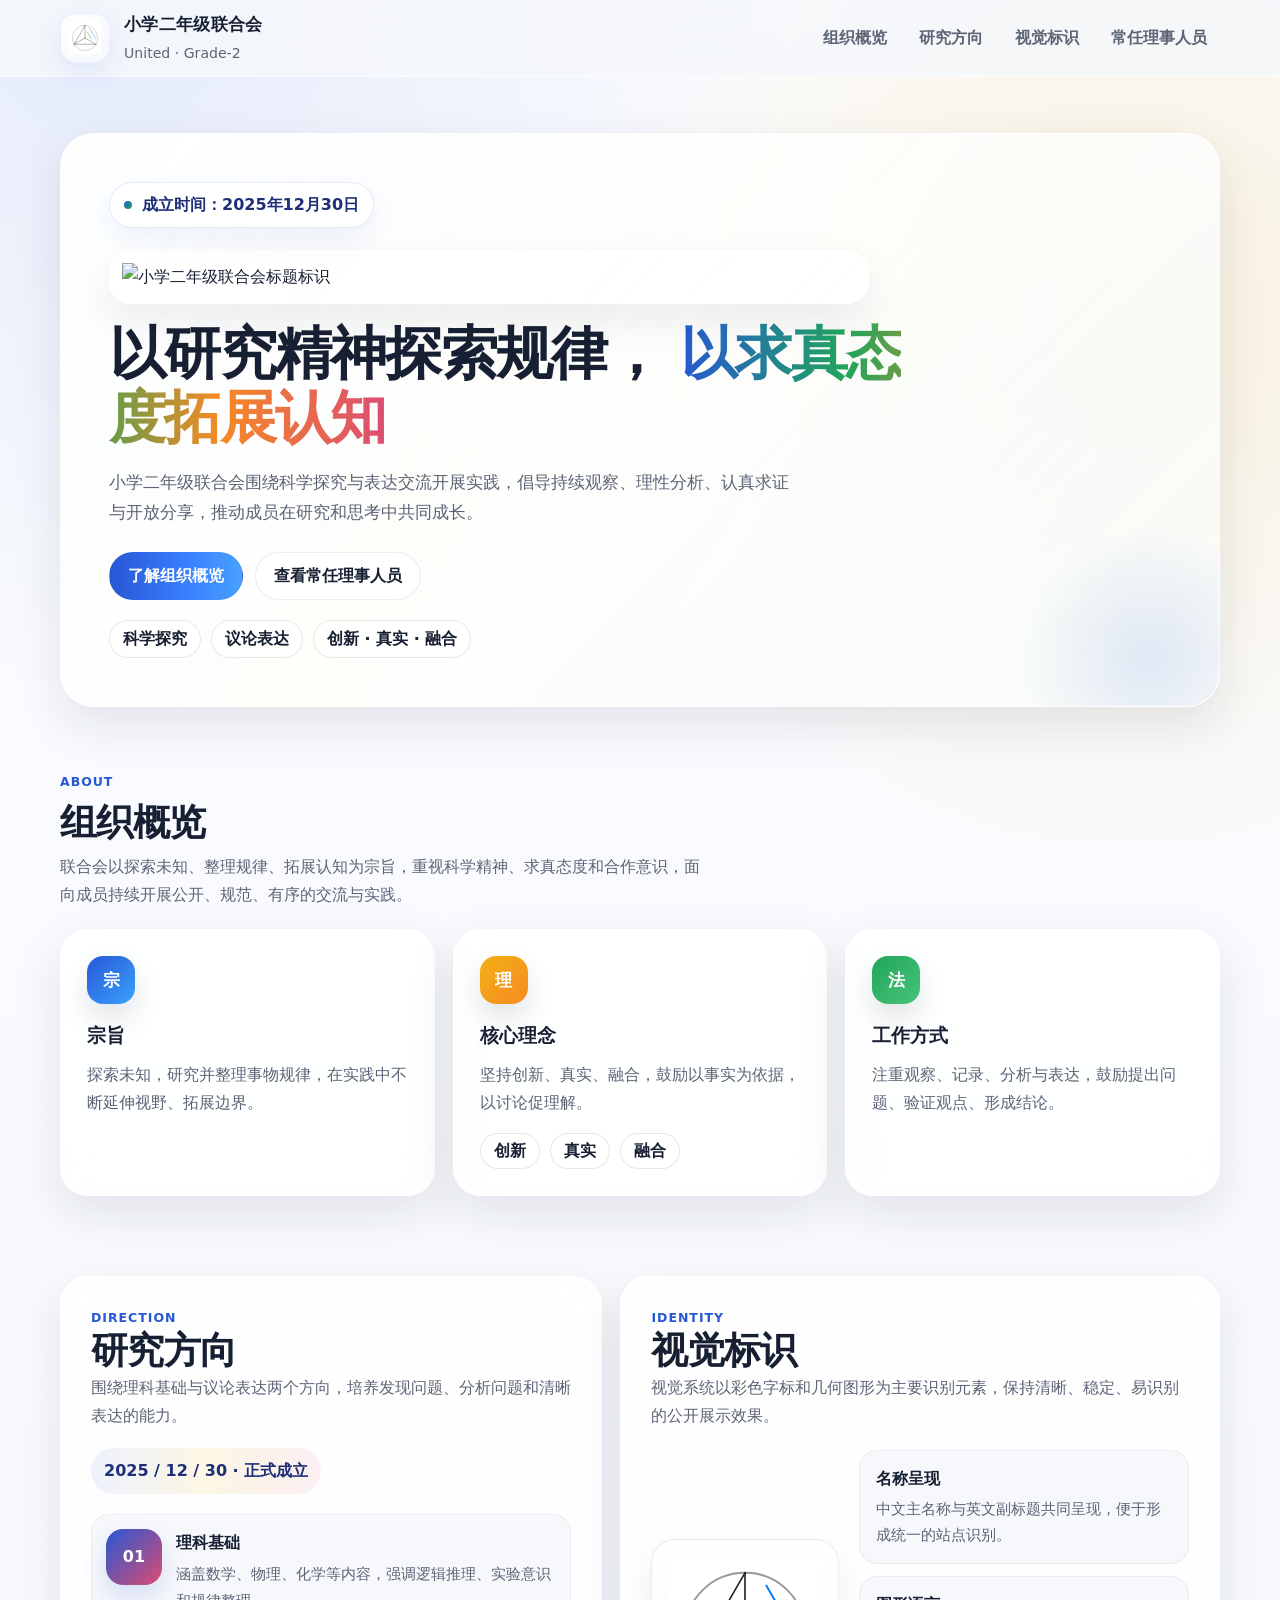
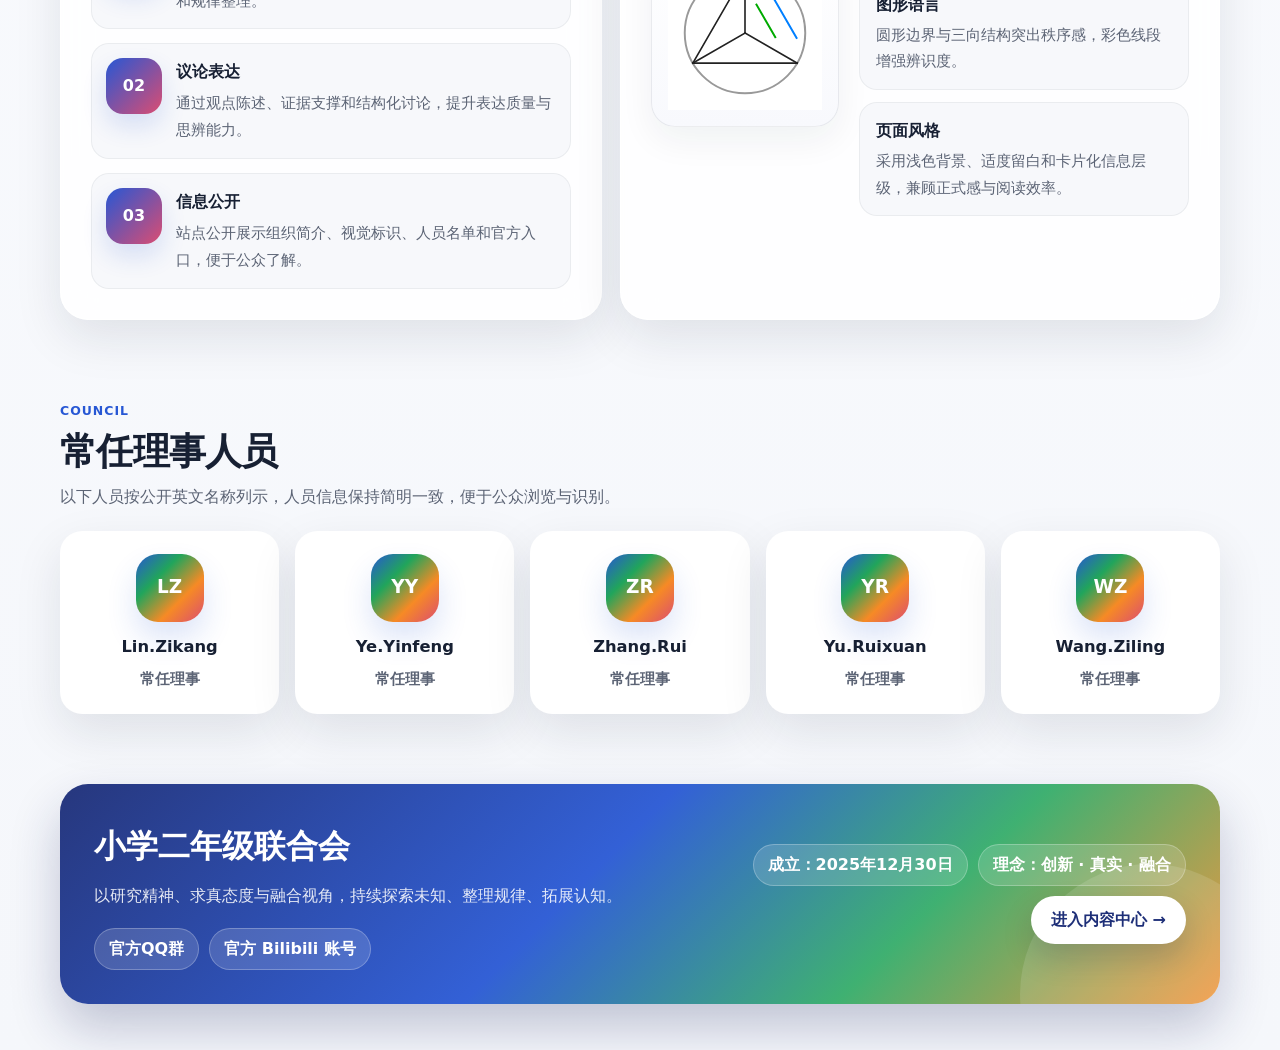
==== commit 5102dfc2: "Add files via upload" ====
--- a/index.html
+++ b/index.html
@@ -202,7 +202,7 @@
             <p class="council-role">常任理事</p>
           </article>
           <article class="council-card">
-            <div class="council-avatar" aria-hidden="true">ZL</div>
+            <div class="council-avatar" aria-hidden="true">WZ</div>
             <h3 class="council-name">Wang.Ziling</h3>
             <p class="council-role">常任理事</p>
           </article>
